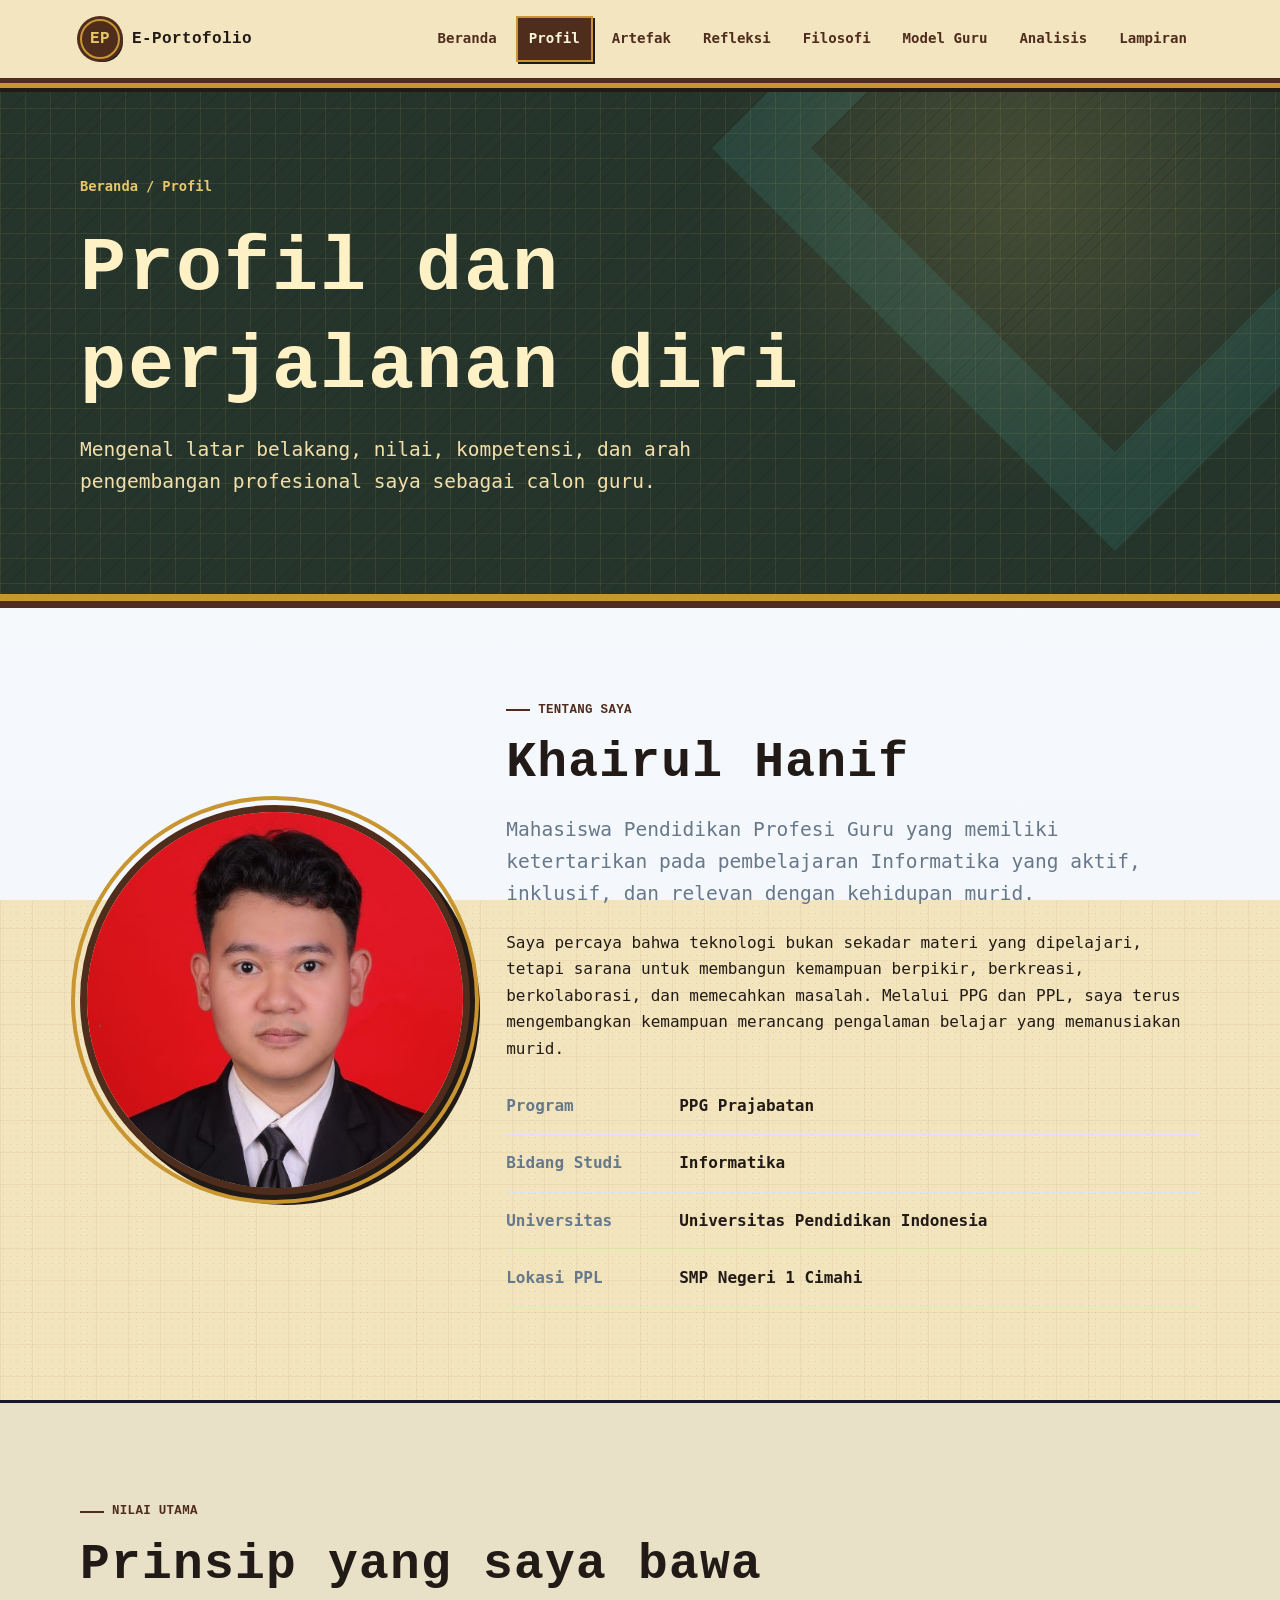
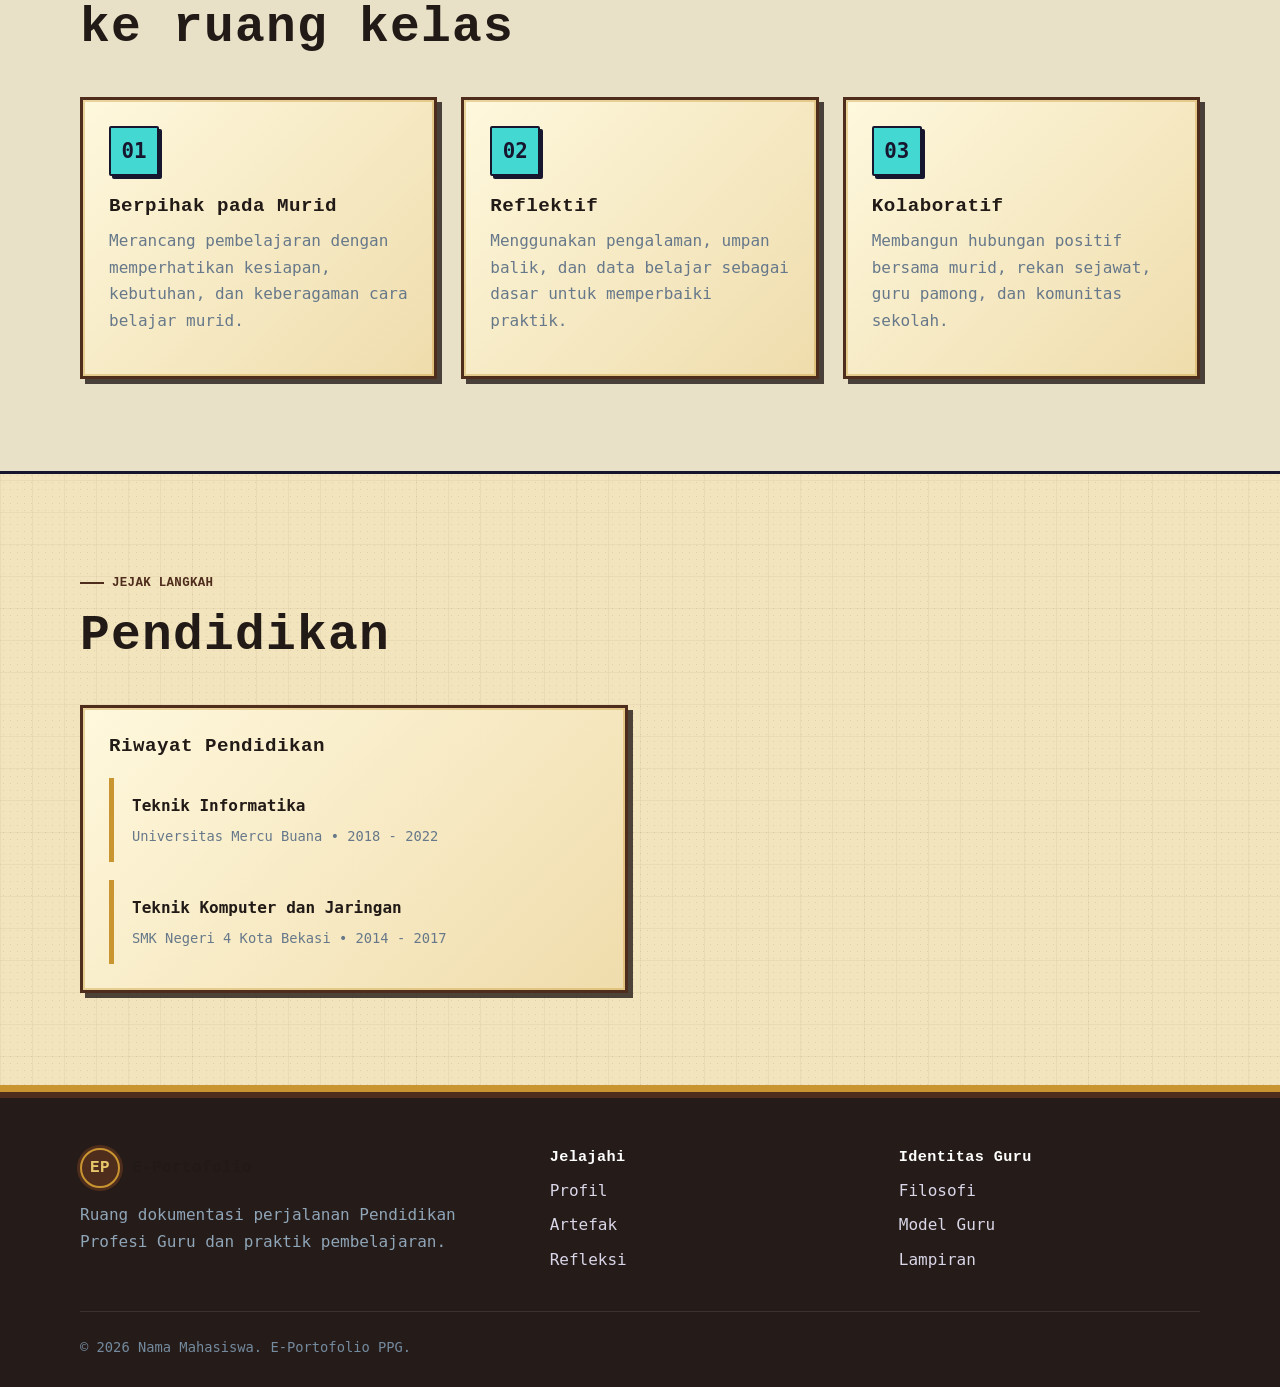
==== profil.html @ 42cbf42b "Add files via upload" ====
<!doctype html>
<html lang="id">
<head>
  <meta charset="utf-8"><meta name="viewport" content="width=device-width, initial-scale=1"><meta name="description" content="Profil mahasiswa dalam e-portofolio PPG."><title>Profil | E-Portofolio PPG</title>
  <link rel="stylesheet" href="assets/css/style.css"><script src="assets/js/app.js" defer></script>
</head>
<body class="retro-page">
  <a class="skip-link" href="#main">Lewati ke konten</a><div class="page-transition entering" aria-hidden="true"><div class="transition-mark">EP</div></div>
  <header class="site-header"><nav class="container nav-wrap" aria-label="Navigasi utama"><a class="brand" href="index.html"><span class="brand-mark">EP</span><span>E-Portofolio</span></a><button class="menu-toggle" type="button" aria-label="Buka menu" aria-expanded="false"><span></span><span></span><span></span></button><ul class="nav-links"><li><a href="index.html">Beranda</a></li><li><a class="active" href="profil.html">Profil</a></li><li><a href="artefak.html">Artefak</a></li><li><a href="refleksi.html">Refleksi</a></li><li><a href="filosofi.html">Filosofi</a></li><li><a href="model-guru.html">Model Guru</a></li><li><a href="lampiran.html">Lampiran</a></li></ul></nav></header>
  <main id="main">
    <section class="page-hero"><div class="container" data-reveal><div class="breadcrumbs"><a href="index.html">Beranda</a><span>/</span><span>Profil</span></div><h1>Profil dan perjalanan diri</h1><p class="lead">Mengenal latar belakang, nilai, kompetensi, dan arah pengembangan profesional saya sebagai calon guru.</p></div></section>
    <section class="section"><div class="container profile-layout">
<div class="profile-photo-frame" data-reveal>
  <img
    src="assets/images/pp.jpg"
    alt="Foto profil Khairul Hanif"
    loading="lazy">
</div>        
      <div data-reveal style="--delay:100ms"><span class="eyebrow">Tentang saya</span><h2>Khairul Hanif</h2><p class="lead">Mahasiswa Pendidikan Profesi Guru yang memiliki ketertarikan pada pembelajaran Informatika yang aktif, inklusif, dan relevan dengan kehidupan murid.</p><p>Saya percaya bahwa teknologi bukan sekadar materi yang dipelajari, tetapi sarana untuk membangun kemampuan berpikir, berkreasi, berkolaborasi, dan memecahkan masalah. Melalui PPG dan PPL, saya terus mengembangkan kemampuan merancang pengalaman belajar yang memanusiakan murid.</p>
        <dl class="info-list"><div class="info-row"><dt>Program</dt><dd>PPG Prajabatan</dd></div><div class="info-row"><dt>Bidang Studi</dt><dd>Informatika</dd></div><div class="info-row"><dt>Universitas</dt><dd>Universitas Pendidikan Indonesia</dd></div><div class="info-row"><dt>Lokasi PPL</dt><dd>SMP Negeri 1 Cimahi</dd></div></dl>
      </div>
    </div></section>
    <section class="section" style="background:#eef4fb"><div class="container"><div class="section-heading" data-reveal><span class="eyebrow">Nilai utama</span><h2>Prinsip yang saya bawa ke ruang kelas</h2></div><div class="grid-3"><article class="card" data-reveal><div class="icon-box">01</div><h3>Berpihak pada Murid</h3><p class="muted">Merancang pembelajaran dengan memperhatikan kesiapan, kebutuhan, dan keberagaman cara belajar murid.</p></article><article class="card" data-reveal style="--delay:80ms"><div class="icon-box">02</div><h3>Reflektif</h3><p class="muted">Menggunakan pengalaman, umpan balik, dan data belajar sebagai dasar untuk memperbaiki praktik.</p></article><article class="card" data-reveal style="--delay:160ms"><div class="icon-box">03</div><h3>Kolaboratif</h3><p class="muted">Membangun hubungan positif bersama murid, rekan sejawat, guru pamong, dan komunitas sekolah.</p></article></div></div></section>
    <section class="section profile-journey"><div class="container"><div class="section-heading" data-reveal><span class="eyebrow">JEJAK LANGKAH</span><h2>Pendidikan</h2></div><div class="grid-2"><article class="card" data-reveal><h3>Riwayat Pendidikan</h3><div class="compact-timeline"><div><strong>Teknik Informatika</strong><span>Universitas Mercu Buana • 2018 - 2022</span></div><div><strong>Teknik Komputer dan Jaringan</strong><span>SMK Negeri 4 Kota Bekasi • 2014 - 2017</span></div></div></article></div></div></section>
  </main>
  <footer class="site-footer"><div class="container"><div class="footer-grid"><div><a class="brand" href="index.html"><span class="brand-mark">EP</span><span>E-Portofolio</span></a><p>Ruang dokumentasi perjalanan Pendidikan Profesi Guru dan praktik pembelajaran.</p></div><div><h3>Jelajahi</h3><div class="footer-links"><a href="profil.html">Profil</a><a href="artefak.html">Artefak</a><a href="refleksi.html">Refleksi</a></div></div><div><h3>Identitas Guru</h3><div class="footer-links"><a href="filosofi.html">Filosofi</a><a href="model-guru.html">Model Guru</a><a href="lampiran.html">Lampiran</a></div></div></div><div class="copyright">© <span data-year></span> Nama Mahasiswa. E-Portofolio PPG.</div></div></footer>
</body>
</html>
---- assets/css/style.css ----
@font-face {
  font-family: "RetroBit";
  src: local("Press Start 2P"), local("Pixel Operator"), local("OCR A Extended"), local("Lucida Console"), local("Consolas");
  font-display: swap;
  font-style: normal;
  font-weight: 700 900;
}

:root {
  --navy: #102a43;
  --navy-2: #183b56;
  --blue: #2f6fed;
  --blue-soft: #eaf1ff;
  --sky: #72d4ef;
  --amber: #f5b642;
  --paper: #f7f9fc;
  --white: #ffffff;
  --ink: #16324f;
  --muted: #66788a;
  --line: #dce5ef;
  --success: #2c9b78;
  --shadow: 0 20px 60px rgba(16, 42, 67, .12);
  --shadow-sm: 0 10px 30px rgba(16, 42, 67, .09);
  --radius: 22px;
  --container: min(1120px, calc(100% - 40px));
}

* { box-sizing: border-box; }
html { scroll-behavior: smooth; }
body {
  margin: 0;
  color: var(--ink);
  background: var(--paper);
  font-family: Consolas, "Lucida Console", "DejaVu Sans Mono", monospace;
  line-height: 1.65;
  overflow-x: hidden;
}

body::before {
  content: "";
  position: fixed;
  inset: 0;
  pointer-events: none;
  z-index: -2;
  background:
    radial-gradient(circle at 10% 10%, rgba(114, 212, 239, .13), transparent 28%),
    radial-gradient(circle at 90% 20%, rgba(245, 182, 66, .10), transparent 28%),
    linear-gradient(180deg, #fbfdff 0%, #f4f7fb 100%);
}

img { display: block; max-width: 100%; }
a { color: inherit; text-decoration: none; }
button, input, textarea { font: inherit; }
button { cursor: pointer; }

.skip-link {
  position: fixed;
  left: 16px;
  top: -80px;
  z-index: 9999;
  padding: 10px 16px;
  color: white;
  background: var(--navy);
  border-radius: 10px;
  transition: top .2s ease;
}
.skip-link:focus { top: 16px; }

.container { width: var(--container); margin-inline: auto; }
.section { padding: 92px 0; }
.section-sm { padding: 56px 0; }
.section-heading { max-width: 690px; margin-bottom: 36px; }
.section-heading.center { margin-inline: auto; text-align: center; }
.eyebrow {
  display: inline-flex;
  align-items: center;
  gap: 8px;
  margin-bottom: 12px;
  color: var(--blue);
  font-size: .78rem;
  font-weight: 800;
  letter-spacing: .13em;
  text-transform: uppercase;
}
.eyebrow::before { content: ""; width: 24px; height: 2px; background: currentColor; }
h1, h2, h3, p { margin-top: 0; }
h1, h2, h3 { font-family: "RetroBit", "Lucida Console", Consolas, monospace; line-height: 1.28; letter-spacing: .01em; }
h1 { font-size: clamp(2.55rem, 7vw, 5.7rem); margin-bottom: 24px; }
h2 { font-size: clamp(1.85rem, 4vw, 3.1rem); margin-bottom: 18px; }
h3 { font-size: 1.2rem; margin-bottom: 10px; }
.lead { color: var(--muted); font-size: clamp(1.02rem, 2vw, 1.22rem); max-width: 680px; }
.muted { color: var(--muted); }

/* Navigation */
.site-header {
  position: sticky;
  top: 0;
  z-index: 1000;
  border-bottom: 1px solid transparent;
  transition: transform .32s cubic-bezier(.2,.75,.25,1), background .25s ease, border-color .25s ease, box-shadow .25s ease;
  will-change: transform;
}
.site-header.header-hidden { transform: translateY(calc(-100% - 12px)); }
.site-header.scrolled {
  background: rgba(255, 255, 255, .88);
  border-color: rgba(220, 229, 239, .9);
  box-shadow: 0 8px 28px rgba(16, 42, 67, .07);
  backdrop-filter: blur(16px);
}
.nav-wrap { min-height: 74px; display: flex; align-items: center; justify-content: space-between; gap: 24px; }
.brand { display: flex; align-items: center; gap: 12px; font-weight: 850; letter-spacing: -.02em; }
.brand-mark {
  width: 40px;
  height: 40px;
  display: grid;
  place-items: center;
  color: white;
  background: linear-gradient(145deg, var(--blue), var(--navy));
  border-radius: 13px 13px 13px 4px;
  box-shadow: 0 8px 18px rgba(47, 111, 237, .25);
}
.nav-links { display: flex; align-items: center; gap: 6px; margin: 0; padding: 0; list-style: none; }
.nav-links a { display: block; padding: 9px 11px; color: #53687c; font-size: .88rem; font-weight: 700; border-radius: 10px; }
.nav-links a:hover, .nav-links a.active { color: var(--blue); background: var(--blue-soft); }
.menu-toggle { display: none; width: 44px; height: 44px; border: 0; color: var(--ink); background: white; border-radius: 12px; box-shadow: var(--shadow-sm); }
.menu-toggle span { display: block; width: 20px; height: 2px; margin: 4px auto; background: currentColor; transition: .2s; }

/* Buttons */
.actions { display: flex; flex-wrap: wrap; gap: 12px; margin-top: 28px; }
.btn {
  display: inline-flex;
  align-items: center;
  justify-content: center;
  gap: 10px;
  min-height: 48px;
  padding: 0 20px;
  border: 1px solid transparent;
  border-radius: 14px;
  font-weight: 800;
  transition: transform .2s ease, box-shadow .2s ease, background .2s ease;
}
.btn:hover { transform: translateY(-2px); }
.btn-primary { color: white; background: var(--blue); box-shadow: 0 12px 24px rgba(47, 111, 237, .22); }
.btn-primary:hover { background: #245fd1; }
.btn-secondary { color: var(--navy); background: white; border-color: var(--line); }
.btn-small { min-height: 40px; padding-inline: 15px; border-radius: 11px; font-size: .9rem; }

/* Hero */
.hero { min-height: calc(100vh - 74px); display: grid; align-items: center; padding: 70px 0 80px; }
.hero-grid { display: grid; grid-template-columns: 1.15fr .85fr; align-items: center; gap: 70px; }
.hero h1 span { color: var(--blue); }
.hero-kicker { display: inline-flex; align-items: center; gap: 8px; padding: 8px 12px; margin-bottom: 20px; color: var(--blue); background: var(--blue-soft); border: 1px solid #d5e3ff; border-radius: 999px; font-size: .82rem; font-weight: 800; }
.status-dot { width: 8px; height: 8px; background: var(--success); border-radius: 50%; box-shadow: 0 0 0 5px rgba(44, 155, 120, .12); }
.hero-visual { position: relative; min-height: 480px; }
.portrait-card {
  position: absolute;
  inset: 20px 24px 28px 44px;
  overflow: hidden;
  color: white;
  background: linear-gradient(155deg, #2f6fed 0%, #173d73 62%, #102a43 100%);
  border: 1px solid rgba(255, 255, 255, .15);
  border-radius: 34px;
  box-shadow: var(--shadow);
}
.portrait-card::before, .portrait-card::after { content: ""; position: absolute; border-radius: 50%; }
.portrait-card::before { width: 290px; height: 290px; top: -90px; right: -90px; background: rgba(114, 212, 239, .22); }
.portrait-card::after { width: 220px; height: 220px; left: -80px; bottom: -80px; background: rgba(245, 182, 66, .20); }
.portrait-placeholder { position: absolute; inset: 0; display: grid; place-items: center; }
.hero-profile-image { width: 100%; height: 100%; object-fit: cover; object-position: center 24%; }
.portrait-initials { width: 174px; height: 174px; display: grid; place-items: center; font-size: 4rem; font-weight: 900; border: 2px solid rgba(255, 255, 255, .35); border-radius: 50%; background: rgba(255, 255, 255, .12); backdrop-filter: blur(8px); }
.portrait-caption { position: absolute; left: 28px; right: 28px; bottom: 24px; z-index: 2; padding: 18px; background: rgba(9, 30, 51, .56); border: 1px solid rgba(255, 255, 255, .16); border-radius: 18px; backdrop-filter: blur(10px); }
.portrait-caption strong { display: block; font-size: 1.06rem; }
.portrait-caption span { color: rgba(255,255,255,.72); font-size: .9rem; }
.floating-note { position: absolute; z-index: 3; padding: 13px 16px; background: white; border-radius: 14px; box-shadow: var(--shadow-sm); font-size: .88rem; font-weight: 800; animation: float 4s ease-in-out infinite; }
.note-one { top: 0; right: 0; color: #0b2135;}
.note-two { left: 0; bottom: 0; animation-delay: -2s; color:#0b2135;}
@keyframes float { 50% { transform: translateY(-9px); } }

/* Page headers */
.page-hero { position: relative; overflow: hidden; padding: 92px 0 76px; color: white; background: linear-gradient(135deg, var(--navy) 0%, #204d87 64%, #2f6fed 100%); }
.page-hero::after { content: ""; position: absolute; width: 430px; height: 430px; right: -120px; top: -220px; border: 70px solid rgba(255,255,255,.06); border-radius: 50%; }
.page-hero .container { position: relative; z-index: 1; }
.page-hero h1 { max-width: 850px; font-size: clamp(2.5rem, 6vw, 4.8rem); margin-bottom: 18px; }
.page-hero .lead { color: rgba(255,255,255,.76); }
.breadcrumbs { display: flex; flex-wrap: wrap; gap: 8px; margin-bottom: 22px; color: rgba(255,255,255,.72); font-size: .86rem; font-weight: 700; }
.breadcrumbs a:hover { color: white; }

/* Cards and grids */
.grid-2 { display: grid; grid-template-columns: repeat(2, minmax(0,1fr)); gap: 24px; }
.grid-3 { display: grid; grid-template-columns: repeat(3, minmax(0,1fr)); gap: 24px; }
.grid-4 { display: grid; grid-template-columns: repeat(4, minmax(0,1fr)); gap: 20px; }
.card { padding: 26px; background: rgba(255,255,255,.88); border: 1px solid rgba(220,229,239,.9); border-radius: var(--radius); box-shadow: var(--shadow-sm); }
.card.hover-lift { transition: transform .25s ease, box-shadow .25s ease, border-color .25s ease; }
.card.hover-lift:hover { transform: translateY(-7px); border-color: #bfd2fa; box-shadow: var(--shadow); }
.icon-box { width: 50px; height: 50px; display: grid; place-items: center; margin-bottom: 18px; color: var(--blue); background: var(--blue-soft); border-radius: 15px; font-size: 1.3rem; font-weight: 900; }
.stats { display: grid; grid-template-columns: repeat(3, 1fr); gap: 16px; margin-top: 34px; }
.stat { padding: 18px; background: white; border: 1px solid var(--line); border-radius: 16px; }
.stat strong { display: block; color: var(--blue); font-size: 1.7rem; line-height: 1; }
.stat span { color: var(--muted); font-size: .82rem; }
.tag-list { display: flex; flex-wrap: wrap; gap: 8px; }
.tag { display: inline-flex; padding: 6px 10px; color: #315b8a; background: #eef4ff; border-radius: 999px; font-size: .78rem; font-weight: 750; }

/* Home */
.feature-number { color: var(--amber); font-size: .82rem; font-weight: 900; letter-spacing: .12em; }
.quote-panel { position: relative; overflow: hidden; padding: 48px; color: white; background: linear-gradient(135deg, var(--navy), #214f8a); border-radius: 30px; box-shadow: var(--shadow); }
.quote-panel blockquote { max-width: 800px; margin: 0; font-size: clamp(1.35rem, 3vw, 2.15rem); font-weight: 750; line-height: 1.35; }
.quote-panel p { margin: 18px 0 0; color: rgba(255,255,255,.68); }

/* Profile */
.profile-layout { display: grid; grid-template-columns: .72fr 1.28fr; gap: 36px; align-items: start; }
.profile-photo { min-height: 440px; display: grid; place-items: center; color: white; background: linear-gradient(145deg, var(--blue), var(--navy)); border-radius: 28px; box-shadow: var(--shadow); }
.profile-photo span { width: 160px; height: 160px; display: grid; place-items: center; border: 2px solid rgba(255,255,255,.4); border-radius: 50%; font-size: 3.8rem; font-weight: 900; }
.info-list { display: grid; gap: 0; margin: 0; }
.info-row { display: grid; grid-template-columns: 155px 1fr; gap: 18px; padding: 15px 0; border-bottom: 1px solid var(--line); }
.info-row dt { color: var(--muted); font-weight: 700; }
.info-row dd { margin: 0; font-weight: 750; }
.skill { margin-bottom: 18px; }
.skill-head { display: flex; justify-content: space-between; margin-bottom: 7px; font-size: .9rem; font-weight: 750; }
.skill-bar { height: 9px; overflow: hidden; background: #e8eef5; border-radius: 20px; }
.skill-bar span { display: block; width: var(--level); height: 100%; background: linear-gradient(90deg, var(--blue), var(--sky)); border-radius: inherit; transform-origin: left; }

/* Timeline */
.timeline { position: relative; max-width: 840px; margin-inline: auto; }
.timeline::before { content: ""; position: absolute; left: 18px; top: 8px; bottom: 8px; width: 2px; background: var(--line); }
.timeline-item { position: relative; padding-left: 58px; margin-bottom: 28px; }
.timeline-dot { position: absolute; left: 7px; top: 18px; width: 24px; height: 24px; background: white; border: 6px solid var(--blue); border-radius: 50%; box-shadow: 0 0 0 5px var(--blue-soft); }
.timeline-meta { color: var(--blue); font-size: .82rem; font-weight: 850; text-transform: uppercase; letter-spacing: .08em; }
.role-grid { display: grid; grid-template-columns: repeat(4,1fr); gap: 16px; margin-top: 22px; }
.role { padding: 16px; background: #f3f7ff; border-radius: 14px; font-size: .9rem; }

/* Artifacts */
.filter-bar { display: flex; flex-wrap: wrap; gap: 9px; margin-bottom: 28px; }
.filter-btn { padding: 9px 15px; color: var(--muted); background: white; border: 1px solid var(--line); border-radius: 999px; font-weight: 750; }
.filter-btn:hover, .filter-btn.active { color: white; background: var(--blue); border-color: var(--blue); }
.artifact-card { display: flex; flex-direction: column; }
.artifact-cover { position: relative; min-height: 170px; display: grid; place-items: center; margin: -26px -26px 22px; overflow: hidden; color: white; background: linear-gradient(145deg, #2f6fed, #102a43); border-radius: var(--radius) var(--radius) 0 0; }
.artifact-cover::after { content: ""; position: absolute; width: 120px; height: 120px; right: -32px; bottom: -45px; border: 28px solid rgba(255,255,255,.10); border-radius: 50%; }
.artifact-cover span { font-size: 2.1rem; font-weight: 900; opacity: .9; }
.artifact-card .actions { margin-top: auto; padding-top: 16px; }
.artifact-card.is-hidden { display: none; }

/* Reflection */
.reflection-block { padding: 32px; border-left: 5px solid var(--blue); }
.reflection-number { display: block; margin-bottom: 12px; color: var(--blue); font-size: 2rem; font-weight: 900; }
.growth-map { display: grid; grid-template-columns: repeat(3,1fr); gap: 18px; }
.growth-step { position: relative; padding: 24px; background: white; border: 1px solid var(--line); border-radius: 18px; }
.growth-step:not(:last-child)::after { content: "→"; position: absolute; right: -16px; top: 50%; z-index: 2; width: 32px; height: 32px; display: grid; place-items: center; color: var(--blue); background: white; border: 1px solid var(--line); border-radius: 50%; transform: translateY(-50%); }

/* Semester reflection selector — retro pixel edition */
.retro-page {
  --retro-ink: #17162f;
  --retro-purple: #5b3fc0;
  --retro-cyan: #43d9d2;
  --retro-pink: #ff6fae;
  --retro-yellow: #ffd166;
  background-color: #f6f1df;
  background-image:
    linear-gradient(rgba(23,22,47,.045) 1px, transparent 1px),
    linear-gradient(90deg, rgba(23,22,47,.045) 1px, transparent 1px);
  background-size: 18px 18px;
}
.retro-page h1, .retro-page h2, .retro-page h3, .retro-page .brand,
.retro-page .feature-number, .retro-page .eyebrow, .retro-page button {
  font-family: "RetroBit", "Lucida Console", Consolas, monospace;
}
.retro-page .page-hero {
  background: var(--retro-ink);
  border-bottom: 8px solid var(--retro-cyan);
  box-shadow: 0 8px 0 var(--retro-pink);
}
.retro-page .page-hero::before {
  content: "";
  position: absolute;
  inset: 0;
  background: repeating-linear-gradient(0deg, transparent 0 5px, rgba(255,255,255,.035) 5px 6px);
  pointer-events: none;
}
.retro-page .page-hero::after { border-radius: 0; border-color: rgba(67,217,210,.1); transform: rotate(45deg); }
.retro-page .brand-mark, .retro-page .btn, .retro-page .cta { border-radius: 2px; }
.retro-page .brand-mark { color: var(--retro-ink); background: var(--retro-yellow); border: 2px solid var(--retro-ink); box-shadow: 4px 4px 0 var(--retro-pink); }
.retro-page .btn { border: 3px solid var(--retro-ink); box-shadow: 5px 5px 0 var(--retro-ink); }
.retro-page .btn:hover { transform: translate(3px,3px); box-shadow: 2px 2px 0 var(--retro-ink); }
.retro-page .cta { background: var(--retro-purple); border: 4px solid var(--retro-ink); box-shadow: 8px 8px 0 var(--retro-cyan); }
.retro-page .site-header.scrolled { background: rgba(246,241,223,.94); border-bottom: 3px solid var(--retro-ink); box-shadow: 0 5px 0 var(--retro-yellow); }
.retro-page .site-header { background: rgba(246,241,223,.96); border-bottom: 3px solid var(--retro-ink); }
.retro-page .nav-wrap { min-height: 78px; }
.retro-page .nav-links a { color: var(--retro-ink); border: 2px solid transparent; border-radius: 2px; }
.retro-page .nav-links a:hover, .retro-page .nav-links a.active { color: var(--retro-ink); background: var(--retro-yellow); border-color: var(--retro-ink); box-shadow: 3px 3px 0 var(--retro-pink); }
.retro-page .menu-toggle { color: var(--retro-ink); border: 3px solid var(--retro-ink); border-radius: 2px; box-shadow: 4px 4px 0 var(--retro-cyan); }
.retro-page .hero { position: relative; color: white; background-color: var(--retro-ink); background-image: linear-gradient(rgba(67,217,210,.08) 1px,transparent 1px),linear-gradient(90deg,rgba(67,217,210,.08) 1px,transparent 1px); background-size: 24px 24px; border-bottom: 8px solid var(--retro-cyan); box-shadow: 0 8px 0 var(--retro-pink); }
.retro-page .hero::after { content: ""; position: absolute; inset: 0; background: repeating-linear-gradient(0deg,transparent 0 5px,rgba(255,255,255,.025) 5px 6px); pointer-events: none; }
.retro-page .hero .container { position: relative; z-index: 1; }
.retro-page .hero .lead, .retro-page .hero .stat span { color: rgba(255,255,255,.72); }
.retro-page .hero-kicker { color: var(--retro-ink); background: var(--retro-yellow); border: 3px solid var(--retro-ink); border-radius: 2px; box-shadow: 4px 4px 0 var(--retro-pink); }
.retro-page .portrait-card, .retro-page .portrait-caption, .retro-page .floating-note { border-radius: 2px; border: 4px solid var(--retro-ink); box-shadow: 8px 8px 0 var(--retro-cyan); }
.retro-page .portrait-card { background: linear-gradient(135deg,var(--retro-purple),var(--retro-ink)); }
.retro-page .portrait-initials { border-radius: 2px; border: 4px solid var(--retro-yellow); }
.retro-page .stat { color: var(--retro-ink); background: #fffdf5; border: 3px solid var(--retro-ink); border-radius: 2px; box-shadow: 4px 4px 0 var(--retro-pink); }
.retro-page .icon-box, .retro-page .tag, .retro-page .role { border-radius: 2px; border: 2px solid var(--retro-ink); }
.retro-page .icon-box { color: var(--retro-ink); background: var(--retro-cyan); box-shadow: 3px 3px 0 var(--retro-ink); }
.retro-page .tag { color: var(--retro-ink); background: var(--retro-yellow); }
.retro-page main > .section[style*="background"] { background: #e8e1c7 !important; border-block: 3px solid var(--retro-ink); }
.retro-page .quote-panel { border: 4px solid var(--retro-ink); border-radius: 2px; background: var(--retro-purple); box-shadow: 8px 8px 0 var(--retro-cyan); }
.retro-page .profile-photo { border: 4px solid var(--retro-ink); border-radius: 2px; background: var(--retro-purple); box-shadow: 8px 8px 0 var(--retro-pink); }
.retro-page .profile-photo span { border-radius: 2px; border: 4px solid var(--retro-yellow); }
.retro-page .timeline::before { width: 4px; background: var(--retro-ink); }
.retro-page .timeline-dot { border-radius: 2px; border-color: var(--retro-purple); box-shadow: 4px 4px 0 var(--retro-cyan); }
.retro-page .artifact-cover, .retro-page .certificate-card, .retro-page .certificate-paper, .retro-page .gallery-item, .retro-page .lightbox img, .retro-page .contact-item, .retro-page input, .retro-page textarea { border-radius: 2px; }
.retro-page .artifact-cover { border-bottom: 4px solid var(--retro-ink); }
.retro-page .gallery-item { border: 4px solid var(--retro-ink); box-shadow: 7px 7px 0 var(--retro-purple); }
.retro-page .filter-btn { color: var(--retro-ink); background: #fffdf5; border: 3px solid var(--retro-ink); border-radius: 2px; box-shadow: 3px 3px 0 var(--retro-ink); }
.retro-page .filter-btn:hover, .retro-page .filter-btn.active { color: white; background: var(--retro-purple); border-color: var(--retro-ink); }
.retro-page .site-footer { color: #d9d6e8; background: var(--retro-ink); border-top: 8px solid var(--retro-cyan); box-shadow: inset 0 8px 0 var(--retro-pink); }
.retro-page .card { border: 3px solid var(--retro-ink); border-radius: 4px; box-shadow: 7px 7px 0 var(--retro-ink); }
.retro-page .eyebrow { color: var(--retro-purple); }
.retro-page .course-picker-heading { margin-bottom: 22px; }
.course-filter-grid { display: grid; grid-template-columns: repeat(3,minmax(0,1fr)); gap: 18px; margin-bottom: 32px; }
.course-filter-card {
  position: relative;
  min-height: 150px;
  padding: 20px;
  color: var(--retro-ink);
  background: #fffdf5;
  border: 3px solid var(--retro-ink);
  border-radius: 3px;
  box-shadow: 7px 7px 0 var(--retro-ink);
  text-align: left;
  transition: transform .14s steps(2,end), box-shadow .14s steps(2,end), background .14s steps(2,end);
}
.course-filter-card::after {
  content: "";
  position: absolute;
  right: 12px;
  top: 12px;
  width: 12px;
  height: 12px;
  background: var(--retro-pink);
  box-shadow: -12px 12px 0 var(--retro-yellow), 0 24px 0 var(--retro-cyan);
}
.course-filter-card:hover { transform: translate(3px,3px); box-shadow: 4px 4px 0 var(--retro-ink); background: #fff8d8; }
.course-filter-card.active, .course-filter-card[aria-pressed="true"] { color: white; background: var(--retro-purple); box-shadow: 7px 7px 0 var(--retro-cyan); }
.course-filter-card:focus-visible { outline: 4px solid var(--retro-yellow); outline-offset: 5px; }
.course-filter-card .course-mini-code { display: inline-block; margin-bottom: 24px; padding: 5px 8px; color: var(--retro-ink); background: var(--retro-yellow); border: 2px solid var(--retro-ink); font-size: .75rem; font-weight: 900; }
.course-filter-card strong { display: block; max-width: 85%; font-size: .95rem; line-height: 1.3; }
.course-filter-card small { display: block; margin-top: 8px; color: #655f73; font-family: Inter,ui-sans-serif,system-ui,sans-serif; }
.course-filter-card.active small { color: rgba(255,255,255,.78); }
.filter-status { width: fit-content; margin: 0 0 28px auto; padding: 8px 12px; color: var(--retro-ink); background: var(--retro-cyan); border: 2px solid var(--retro-ink); box-shadow: 4px 4px 0 var(--retro-ink); font-family: "Courier New",monospace; font-size: .8rem; font-weight: 900; }
.reflection-course { animation: courseIn .34s steps(5,end); scroll-margin-top: 100px; }
.reflection-course[hidden] { display: none !important; }
@keyframes courseIn { from { opacity: 0; transform: translateY(18px); clip-path: inset(0 0 100% 0); } to { opacity: 1; transform: none; clip-path: inset(0); } }
.course-heading { display: grid; grid-template-columns: auto 1fr; gap: 20px; align-items: center; margin-bottom: 26px; }
.course-code { width: 74px; height: 74px; display: grid; place-items: center; color: var(--retro-ink); background: var(--retro-yellow); border: 4px solid var(--retro-ink); border-radius: 2px; box-shadow: 6px 6px 0 var(--retro-pink); font-family: "Courier New",monospace; font-size: 1.05rem; font-weight: 900; }
.course-heading h2 { margin-bottom: 6px; }
.four-c-grid { display: grid; grid-template-columns: repeat(2,minmax(0,1fr)); gap: 20px; }
.four-c-card { position: relative; overflow: hidden; }
.four-c-card::before { content: attr(data-letter); position: absolute; right: 15px; top: -18px; color: rgba(91,63,192,.08); font-family: "Courier New",monospace; font-size: 6rem; font-weight: 950; line-height: 1; }
.four-c-card > * { position: relative; z-index: 1; }
.retro-page .four-c-card:nth-child(1) { border-top-color: var(--retro-pink); }
.retro-page .four-c-card:nth-child(2) { border-top-color: var(--retro-cyan); }
.retro-page .four-c-card:nth-child(3) { border-top-color: var(--retro-yellow); }
.retro-page .four-c-card:nth-child(4) { border-top-color: var(--retro-purple); }
.reflection-note { margin-top: 28px; padding: 20px 22px; color: var(--retro-ink); background: #fff8d8; border: 3px dashed var(--retro-purple); border-radius: 2px; }
.selector-help { margin-bottom: 24px; color: var(--muted); font-size: .88rem; }

/* Gallery */
.gallery { columns: 3 280px; column-gap: 20px; }
.gallery-item { position: relative; margin: 0 0 20px; break-inside: avoid; overflow: hidden; background: #dce7f4; border-radius: 20px; box-shadow: var(--shadow-sm); cursor: zoom-in; }
.gallery-item img { width: 100%; min-height: 220px; object-fit: cover; transition: transform .45s ease, filter .45s ease; }
.gallery-item:hover img { transform: scale(1.035); filter: brightness(.8); }
.gallery-caption { position: absolute; inset: auto 0 0; padding: 36px 18px 16px; color: white; background: linear-gradient(transparent, rgba(8,27,45,.84)); transform: translateY(12px); opacity: 0; transition: .3s ease; }
.gallery-item:hover .gallery-caption { transform: none; opacity: 1; }
.lightbox { position: fixed; inset: 0; z-index: 2000; display: grid; place-items: center; padding: 24px; background: rgba(5,18,31,.9); opacity: 0; visibility: hidden; transition: .25s ease; }
.lightbox.open { opacity: 1; visibility: visible; }
.lightbox img { max-width: min(1000px, 92vw); max-height: 82vh; border-radius: 16px; }
.lightbox-close { position: absolute; top: 22px; right: 22px; width: 46px; height: 46px; color: white; background: rgba(255,255,255,.12); border: 1px solid rgba(255,255,255,.22); border-radius: 50%; font-size: 1.4rem; }

/* Certificates */
.certificate-card { padding: 0; overflow: hidden; }
.certificate-preview { aspect-ratio: 1.42; display: grid; place-items: center; padding: 20px; background: linear-gradient(135deg, #e9f0fb, white); border-bottom: 1px solid var(--line); }
.certificate-paper { width: 88%; height: 78%; display: grid; place-items: center; color: #315b8a; background: #fff; border: 8px double #b8cae6; box-shadow: 0 10px 22px rgba(16,42,67,.12); font-family: Georgia, serif; text-align: center; }
.certificate-content { padding: 24px; }

/* Contact */
.contact-grid { display: grid; grid-template-columns: .78fr 1.22fr; gap: 26px; align-items: start; }
.contact-list { display: grid; gap: 12px; margin-top: 24px; }
.contact-item { display: flex; gap: 14px; align-items: center; padding: 15px; background: rgba(255,255,255,.1); border: 1px solid rgba(255,255,255,.15); border-radius: 14px; }
.contact-item strong { display: block; }
.contact-item span { color: rgba(255,255,255,.68); font-size: .85rem; }
.contact-panel { color: white; background: linear-gradient(145deg, var(--navy), #214f8a); }
.field { margin-bottom: 18px; }
.field label { display: block; margin-bottom: 7px; font-size: .9rem; font-weight: 750; }
.field input, .field textarea { width: 100%; padding: 13px 14px; color: var(--ink); background: #fafdff; border: 1px solid var(--line); border-radius: 12px; outline: none; }
.field input:focus, .field textarea:focus { border-color: var(--blue); box-shadow: 0 0 0 4px rgba(47,111,237,.10); }
.field textarea { min-height: 145px; resize: vertical; }
.form-note { color: var(--muted); font-size: .82rem; }
.toast { position: fixed; right: 22px; bottom: 22px; z-index: 3000; padding: 14px 18px; color: white; background: var(--success); border-radius: 12px; box-shadow: var(--shadow); transform: translateY(30px); opacity: 0; transition: .25s ease; }
.toast.show { transform: none; opacity: 1; }

/* CTA and footer */
.cta { display: flex; align-items: center; justify-content: space-between; gap: 30px; padding: 38px; color: white; background: linear-gradient(135deg, var(--blue), var(--navy)); border-radius: 26px; box-shadow: var(--shadow); }
.cta h2 { margin-bottom: 8px; font-size: clamp(1.5rem,3vw,2.2rem); }
.cta p { margin-bottom: 0; color: rgba(255,255,255,.72); }
.cta .btn-secondary { flex: 0 0 auto; }
.site-footer { padding: 56px 0 28px; color: #c0cfdd; background: #0b2135; }
.footer-grid { display: grid; grid-template-columns: 1.4fr 1fr 1fr; gap: 48px; padding-bottom: 38px; }
.site-footer .brand { color: white; margin-bottom: 14px; }
.site-footer p { max-width: 430px; color: #8fa5b8; }
.site-footer h3 { color: white; font-size: .95rem; }
.footer-links { display: grid; gap: 8px; }
.footer-links a:hover { color: white; }
.copyright { padding-top: 24px; border-top: 1px solid rgba(255,255,255,.1); color: #738a9f; font-size: .86rem; }

/* Reveal and page transitions */
[data-reveal] { opacity: 0; transform: translateY(26px); transition: opacity .7s cubic-bezier(.2,.7,.2,1), transform .7s cubic-bezier(.2,.7,.2,1); transition-delay: var(--delay, 0ms); }
[data-reveal].revealed { opacity: 1; transform: none; }
.page-transition { position: fixed; inset: 0; z-index: 9998; display: grid; grid-template-columns: repeat(10,1fr); grid-template-rows: repeat(7,1fr); color: white; pointer-events: none; }
.page-transition .pixel { background: #17162f; transform: scale(0); transition: transform .18s steps(2,end); transition-delay: var(--pixel-delay); }
.page-transition .pixel:nth-child(3n) { background: #5b3fc0; }
.page-transition .pixel:nth-child(5n) { background: #ff6fae; }
.page-transition .pixel:nth-child(7n) { background: #43d9d2; }
.page-transition.active, .page-transition.entering { pointer-events: all; }
.page-transition.active .pixel { transform: scale(1.05); }
.page-transition.entering .pixel { transform: scale(1.05); transition: none; }
.transition-mark { position: fixed; left: 50%; top: 50%; z-index: 2; width: 64px; height: 64px; display: grid; place-items: center; color: #17162f; background: #ffd166; border: 4px solid #17162f; border-radius: 2px; box-shadow: 7px 7px 0 #ff6fae; font-family: "Courier New",monospace; font-size: 1.2rem; font-weight: 900; opacity: 0; transform: translate(-50%,-50%) scale(0); transition: opacity .12s linear .28s, transform .12s steps(2,end) .28s; }
.page-transition.active .transition-mark { opacity: 1; transform: translate(-50%,-50%) scale(1); transition-delay: .28s; }
.page-transition.entering .transition-mark { opacity: 1; transform: translate(-50%,-50%) scale(1); transition: none; }
@keyframes pulse { 50% { transform: scale(.92); opacity: .72; } }
.skeleton { background: linear-gradient(90deg,#e5ebf2 25%,#f5f8fb 45%,#e5ebf2 65%); background-size: 200% 100%; animation: shimmer 1.3s infinite; }
@keyframes shimmer { to { background-position: -200% 0; } }

@media (prefers-reduced-motion: reduce) {
  *, *::before, *::after { scroll-behavior: auto !important; animation-duration: .01ms !important; animation-iteration-count: 1 !important; transition-duration: .01ms !important; }
  [data-reveal] { opacity: 1; transform: none; }
}

@media (max-width: 980px) {
  .menu-toggle { display: block; }
  .nav-links { position: fixed; top: 72px; left: 20px; right: 20px; display: grid; max-height: 0; overflow: hidden; background: rgba(255,255,255,.98); border-radius: 18px; box-shadow: var(--shadow); transition: max-height .35s ease, padding .35s ease; }
  .nav-links.open { max-height: 620px; padding: 12px; border: 1px solid var(--line); }
  .nav-links a { padding: 12px 14px; }
  .retro-page .nav-links { background: #f6f1df; border: 3px solid var(--retro-ink); border-radius: 2px; box-shadow: 7px 7px 0 var(--retro-cyan); }
  .hero { min-height: auto; }
  .hero-grid, .profile-layout, .contact-grid { grid-template-columns: 1fr; }
  .hero-visual { max-width: 600px; width: 100%; margin-inline: auto; }
  .grid-4 { grid-template-columns: repeat(2,1fr); }
  .role-grid { grid-template-columns: repeat(2,1fr); }
}

@media (max-width: 720px) {
  :root { --container: min(100% - 28px, 1120px); --radius: 18px; }
  .section { padding: 68px 0; }
  .grid-2, .grid-3, .grid-4, .growth-map { grid-template-columns: 1fr; }
  .course-filter-grid, .four-c-grid { grid-template-columns: 1fr; }
  .filter-status { text-align: left; }
  .course-heading { grid-template-columns: 1fr; }
  .hero-grid { gap: 42px; }
  .hero-visual { min-height: 400px; }
  .portrait-card { inset: 18px 8px 26px 18px; }
  .floating-note { font-size: .77rem; }
  .page-hero { padding: 70px 0 56px; }
  .stats { grid-template-columns: 1fr; }
  .info-row { grid-template-columns: 1fr; gap: 4px; }
  .quote-panel { padding: 30px; }
  .growth-step:not(:last-child)::after { display: none; }
  .cta { align-items: flex-start; flex-direction: column; padding: 28px; }
  .footer-grid { grid-template-columns: 1fr; gap: 28px; }
  .gallery-caption { opacity: 1; transform: none; }
}

/* RPG adventure journal — global visual direction */
.retro-page {
  --rpg-ink: #221a16;
  --rpg-leather: #4f2d1d;
  --rpg-gold: #c89531;
  --rpg-amber: #e7c76a;
  --rpg-parchment: #f2e4bd;
  --rpg-moss: #415c43;
  --rpg-plum: #513247;
  background-color: var(--rpg-parchment);
  background-image: radial-gradient(rgba(75,45,29,.11) .8px, transparent .9px), linear-gradient(90deg, rgba(112,73,31,.055) 1px, transparent 1px), linear-gradient(rgba(112,73,31,.055) 1px, transparent 1px);
  background-size: 7px 7px, 32px 32px, 32px 32px;
  color: var(--rpg-ink);
}
.retro-page h1, .retro-page h2, .retro-page h3, .retro-page .brand, .retro-page .feature-number, .retro-page .eyebrow, .retro-page button {
  font-family: RetroBit, Consolas, "Lucida Console", monospace;
  letter-spacing: .025em;
}
.retro-page .site-header, .retro-page .site-header.scrolled {
  background: rgba(242,228,189,.96);
  border-bottom: 5px solid var(--rpg-leather);
  box-shadow: 0 5px 0 var(--rpg-gold), 0 9px 0 var(--rpg-ink);
}
.retro-page .brand { color: var(--rpg-ink); }
.retro-page .brand-mark {
  color: var(--rpg-amber);
  background: var(--rpg-leather);
  border: 2px solid var(--rpg-gold);
  border-radius: 50%;
  box-shadow: 0 0 0 3px var(--rpg-leather), 3px 3px 0 var(--rpg-ink);
}
.retro-page .nav-links a { color: var(--rpg-leather); border-radius: 0; }
.retro-page .nav-links a:hover, .retro-page .nav-links a.active {
  color: #fff6d9; background: var(--rpg-leather); border: 2px solid var(--rpg-gold); box-shadow: 2px 2px 0 var(--rpg-ink);
}
.retro-page .page-hero, .retro-page .hero {
  color: #fff1c6;
  background-color: #26352b;
  background-image: linear-gradient(rgba(255,217,122,.08) 1px, transparent 1px), linear-gradient(90deg, rgba(255,217,122,.08) 1px, transparent 1px), radial-gradient(circle at 80% 20%, rgba(231,199,106,.17), transparent 28%);
  background-size: 25px 25px, 25px 25px, auto;
  border-bottom: 7px solid var(--rpg-gold);
  box-shadow: 0 7px 0 var(--rpg-leather);
}
.retro-page .page-hero::before, .retro-page .hero::after { background: repeating-linear-gradient(135deg, transparent 0 8px, rgba(0,0,0,.09) 8px 9px); }
.retro-page .page-hero .lead, .retro-page .hero .lead { color: #f2dfaa; }
.retro-page .breadcrumbs { color: #e7c76a; }
.retro-page .breadcrumbs a:hover { color: #fff6d9; }
.retro-page .card {
  background: linear-gradient(135deg, rgba(255,249,222,.96), rgba(239,220,171,.96));
  border: 3px solid var(--rpg-leather);
  border-radius: 0;
  box-shadow: 5px 5px 0 rgba(34,26,22,.8), inset 0 0 0 2px rgba(200,149,49,.38);
}
.retro-page .card.hover-lift:hover { border-color: var(--rpg-gold); box-shadow: 8px 8px 0 var(--rpg-ink), inset 0 0 0 2px var(--rpg-gold); transform: translate(-3px,-3px); }
.retro-page .btn { color: #fff5d5; background: var(--rpg-leather); border: 3px solid var(--rpg-gold); border-radius: 0; box-shadow: 4px 4px 0 var(--rpg-ink); }
.retro-page .btn:hover { color: var(--rpg-ink); background: var(--rpg-amber); transform: translate(2px,2px); box-shadow: 2px 2px 0 var(--rpg-ink); }
.retro-page .btn-secondary { color: var(--rpg-ink); background: var(--rpg-parchment); }
.retro-page .cta, .retro-page .quote-panel { background: linear-gradient(135deg, var(--rpg-leather), #71412b); border: 4px solid var(--rpg-gold); border-radius: 0; box-shadow: 8px 8px 0 var(--rpg-ink); }
.retro-page .eyebrow, .retro-page .feature-number { color: var(--rpg-leather); }
.retro-page .site-footer { background: #251b18; border-top: 7px solid var(--rpg-gold); box-shadow: inset 0 6px 0 var(--rpg-leather); }
.retro-page .filter-btn, .retro-page .tag { color: var(--rpg-ink); background: var(--rpg-parchment); border-color: var(--rpg-leather); border-radius: 0; box-shadow: 3px 3px 0 var(--rpg-ink); }
.retro-page .filter-btn:hover, .retro-page .filter-btn.active { color: #fff4d4; background: var(--rpg-moss); border-color: var(--rpg-gold); }
.retro-page .gallery-item { border-color: var(--rpg-leather); box-shadow: 6px 6px 0 var(--rpg-ink); border-radius: 0; }
.retro-page .profile-photo, .retro-page .portrait-card { background: linear-gradient(135deg, var(--rpg-moss), #1f3229); border-color: var(--rpg-gold); box-shadow: 8px 8px 0 var(--rpg-ink); border-radius: 0; }
.retro-page .portrait-caption, .retro-page .floating-note { border-color: var(--rpg-gold); box-shadow: 5px 5px 0 var(--rpg-ink); border-radius: 0; }
.retro-page .page-transition .pixel { background: #26352b; }
.retro-page .page-transition .pixel:nth-child(3n) { background: var(--rpg-leather); }
.retro-page .page-transition .pixel:nth-child(5n) { background: var(--rpg-gold); }
.retro-page .page-transition .pixel:nth-child(7n) { background: var(--rpg-plum); }
.retro-page .transition-mark { color: var(--rpg-ink); background: var(--rpg-amber); border-color: var(--rpg-leather); border-radius: 50%; box-shadow: 0 0 0 5px var(--rpg-gold), 6px 6px 0 var(--rpg-ink); }

/* Reflection hub: guild quest board */
.rpg-page .rpg-hero { padding-block: 104px 88px; }
.quest-label { display: inline-block; padding: 8px 11px; margin-bottom: 18px; color: #fff0bd; background: var(--rpg-leather); border: 2px solid var(--rpg-gold); box-shadow: 3px 3px 0 #16100e; font: 700 .76rem Consolas, monospace; letter-spacing: .12em; }
.quest-meta { display: flex; flex-wrap: wrap; gap: 10px; margin-top: 24px; color: #e7c76a; font: 700 .82rem Consolas, monospace; }
.reflection-hub { background: rgba(242,228,189,.62); }
.journal-intro { display: grid; grid-template-columns: auto 1fr; gap: 22px; align-items: center; margin-bottom: 30px; }
.journal-seal { width: 76px; height: 76px; display: grid; place-items: center; color: #fff4d6; background: var(--rpg-leather); border: 4px double var(--rpg-gold); border-radius: 50%; box-shadow: 4px 4px 0 var(--rpg-ink); font: 900 1.1rem RetroBit, Consolas, monospace; }
.chapter-tabs { display: flex; flex-wrap: wrap; gap: 10px; margin-bottom: 26px; padding: 12px; background: rgba(79,45,29,.14); border: 2px solid rgba(79,45,29,.45); }
.chapter-tab { min-height: 45px; padding: 8px 14px; color: var(--rpg-leather); background: #f9edc8; border: 2px solid var(--rpg-leather); box-shadow: 3px 3px 0 rgba(34,26,22,.8); cursor: pointer; }
.chapter-tab span { display: inline-grid; min-width: 21px; height: 21px; place-items: center; margin-left: 7px; color: #fff9df; background: var(--rpg-moss); border-radius: 50%; font: 700 .69rem Consolas, monospace; }
.chapter-tab.active { color: #fff7d9; background: var(--rpg-moss); border-color: var(--rpg-gold); }
.chapter-tab.active span { color: var(--rpg-ink); background: var(--rpg-amber); }
.quest-board { display: grid; grid-template-columns: repeat(3, minmax(0, 1fr)); gap: 18px; }
.quest-card { position: relative; display: grid; gap: 9px; min-height: 190px; padding: 20px 20px 18px; color: var(--rpg-ink); background: linear-gradient(135deg, #fff7da, #e7d1a1); border: 3px solid var(--rpg-leather); box-shadow: 5px 5px 0 var(--rpg-ink), inset 0 0 0 2px rgba(200,149,49,.45); text-align: left; cursor: pointer; transition: transform .14s steps(2,end), box-shadow .14s steps(2,end); }
.quest-card::after { content: "✦"; position: absolute; top: 12px; right: 14px; color: var(--rpg-gold); font-size: 1.1rem; text-shadow: 1px 1px 0 var(--rpg-leather); }
.quest-card:hover { transform: translate(-2px,-2px); box-shadow: 7px 7px 0 var(--rpg-ink), inset 0 0 0 2px var(--rpg-gold); }
.quest-card.active { color: #fff6d5; background: linear-gradient(135deg, var(--rpg-moss), #26352b); border-color: var(--rpg-gold); }
.quest-card .quest-rank { width: fit-content; padding: 4px 7px; color: #fff4cf; background: var(--rpg-leather); border: 1px solid var(--rpg-gold); font: 800 .72rem Consolas, monospace; }
.quest-card.active .quest-rank { color: var(--rpg-ink); background: var(--rpg-amber); }
.quest-card strong { max-width: 88%; font-size: .97rem; line-height: 1.35; }
.quest-card small { color: #6a4c35; font: .82rem Consolas, monospace; }
.quest-card.active small { color: #ecdbad; }
.quest-card b { margin-top: auto; color: var(--rpg-leather); font: 800 .7rem Consolas, monospace; }
.quest-card.active b { color: var(--rpg-amber); }
.rpg-page .filter-status { width: auto; margin: 28px 0 0; color: var(--rpg-ink); background: #f8e9bd; border-color: var(--rpg-leather); box-shadow: 3px 3px 0 var(--rpg-ink); }
.journal-section { position: relative; background: rgba(231,199,106,.16); border-block: 2px solid rgba(79,45,29,.36); }
#reflectionContent { display: grid; gap: 52px; }
.reflection-all-entry { scroll-margin-top: 110px; }
.journal-entry { padding: 34px; background: linear-gradient(100deg, #fff9df, #f1dfb0); border: 4px double var(--rpg-leather); box-shadow: 8px 8px 0 rgba(34,26,22,.84); }
.journal-entry.entry-in { animation: questOpen .42s steps(5,end); }
@keyframes questOpen { from { opacity: 0; transform: translateY(18px); clip-path: inset(0 0 100% 0); } to { opacity: 1; transform: none; clip-path: inset(0); } }
.rpg-page .course-code { color: #fff3c9; background: var(--rpg-moss); border-color: var(--rpg-gold); border-radius: 50%; box-shadow: 4px 4px 0 var(--rpg-ink); }
.journal-rule { height: 5px; margin: 26px 0; background: linear-gradient(90deg, var(--rpg-gold) 0 12px, var(--rpg-leather) 12px 18px, transparent 18px 26px, var(--rpg-leather) 26px 100%); }
.rpg-page .four-c-card { border-top-width: 7px; }
.rpg-page .four-c-card:nth-child(1) { border-top-color: #7f3e38; }.rpg-page .four-c-card:nth-child(2) { border-top-color: #9b6d26; }.rpg-page .four-c-card:nth-child(3) { border-top-color: #415c43; }.rpg-page .four-c-card:nth-child(4) { border-top-color: #513247; }
.evidence-grid { display: grid; grid-template-columns: repeat(2, minmax(0,1fr)); gap: 20px; margin-top: 22px; }
.evidence-card { display: grid; grid-template-columns: auto 1fr; gap: 16px; padding: 23px; background: #e4c984; border: 3px solid var(--rpg-leather); box-shadow: 4px 4px 0 var(--rpg-ink); }
.evidence-card h3 { margin-bottom: 8px; }
.evidence-card p { margin: 0; color: #4c3425; }
.evidence-icon { width: 43px; height: 43px; display: grid; place-items: center; color: #fff5d3; background: var(--rpg-leather); border: 2px solid var(--rpg-gold); border-radius: 50%; font-size: 1.1rem; }
.artifact-link-action { margin-top: 18px; }
.artifact-open-button { display: inline-flex; width: fit-content; }
.reflection-long-text { padding: 30px; color: #4c3425; background: rgba(255,249,222,.88); border: 3px solid var(--rpg-leather); border-left: 9px solid var(--rpg-gold); box-shadow: 5px 5px 0 var(--rpg-ink); }
.reflection-long-text h3 { margin: 7px 0 18px; }
.reflection-long-text p { margin: 0; color: #4c3425; line-height: 1.9; text-align: justify; white-space: pre-line; }
.journal-note { margin-top: 22px; padding: 18px 20px; color: #553a27; background: #f4dda1; border-left: 7px solid var(--rpg-leather); font: .88rem Consolas, monospace; }
.cycle-archive { background: rgba(231,199,106,.14); border-block: 2px solid rgba(79,45,29,.3); }
.cycle-grid { margin-top: 30px; }
.cycle-card { display: flex; flex-direction: column; gap: 15px; padding: 28px; }
.cycle-card header { display: flex; justify-content: space-between; align-items: center; gap: 12px; }
.cycle-badge, .cycle-status { display: inline-block; padding: 6px 9px; font: 800 .72rem Consolas, monospace; letter-spacing: .07em; }
.cycle-badge { color: #fff6d7; background: var(--rpg-leather); border: 1px solid var(--rpg-gold); }
.cycle-status { color: var(--rpg-ink); background: var(--rpg-amber); border: 1px solid var(--rpg-leather); }
.cycle-card h3 { margin: 0; }
.cycle-card p { margin: 0; }
.cycle-evidence, .cycle-note, .cycle-next { padding: 13px 14px; color: #4c3425; border-left: 5px solid var(--rpg-gold); background: rgba(231,199,106,.24); font-size: .89rem; }
.cycle-note { border-left-color: var(--rpg-plum); }.cycle-next { border-left-color: var(--rpg-moss); }
@media (max-width: 720px) { .quest-board, .evidence-grid { grid-template-columns: 1fr; }.journal-intro { grid-template-columns: 1fr; }.journal-entry { padding: 22px; }.reflection-long-text { padding: 21px; }.rpg-page .rpg-hero { padding-block: 78px 62px; } }

/* Smooth query panels — no pixel overlay */
.soft-query-enter, .query-panel-enter { animation: softQueryIn .38s cubic-bezier(.2,.75,.25,1) both; }
@keyframes softQueryIn { from { opacity: 0; transform: translateY(14px); } to { opacity: 1; transform: none; } }
.artifact-query { background: rgba(242,228,189,.68); }
.cycle-selector { display: grid; grid-template-columns: repeat(4,minmax(0,1fr)); gap: 16px; }
.cycle-query-card { display: grid; grid-template-columns: auto 1fr; gap: 5px 13px; align-items: center; min-height: 128px; padding: 18px; color: var(--rpg-ink); background: linear-gradient(135deg,#fff7d9,#e7d09c); border: 3px solid var(--rpg-leather); box-shadow: 5px 5px 0 var(--rpg-ink); text-align: left; cursor: pointer; transition: transform .24s ease, box-shadow .24s ease, background .24s ease, color .24s ease; }
.cycle-query-card:hover { transform: translateY(-4px); box-shadow: 5px 9px 0 var(--rpg-ink); }
.cycle-query-card.active { color: #fff5d2; background: linear-gradient(135deg,var(--rpg-moss),#26352b); border-color: var(--rpg-gold); }
.cycle-query-card > span { grid-row: 1 / span 2; width: 45px; height: 45px; display: grid; place-items: center; color: #fff5d2; background: var(--rpg-leather); border: 2px solid var(--rpg-gold); border-radius: 50%; font: 900 .82rem Consolas,monospace; }
.cycle-query-card.active > span { color: var(--rpg-ink); background: var(--rpg-amber); }
.cycle-query-card strong { align-self: end; font-size: .9rem; }
.cycle-query-card small { grid-column: 2; align-self: start; color: #6a4c35; font: .75rem Consolas,monospace; }
.cycle-query-card.active small { color: #e9d7a6; }
.cycle-content-section { background: rgba(231,199,106,.14); border-block: 2px solid rgba(79,45,29,.3); scroll-margin-top: 95px; }
.cycle-vault { padding: 34px; background: linear-gradient(105deg,#fff9df,#f0ddb0); border: 4px double var(--rpg-leather); box-shadow: 8px 8px 0 rgba(34,26,22,.84); }
.vault-heading { display: grid; grid-template-columns: auto 1fr; gap: 20px; align-items: center; }
.vault-heading h2 { margin: 3px 0 4px; }.vault-heading p { margin: 0; color: #6c513b; }
.cycle-focus { margin: 26px 0; padding: 18px 20px; color: #fff1c8; background: var(--rpg-moss); border-left: 7px solid var(--rpg-gold); }
.cycle-focus strong { display: block; margin-bottom: 5px; font-family: RetroBit,Consolas,monospace; font-size: .78rem; letter-spacing: .06em; }
.cycle-focus p { margin: 0; color: #efe0b5; }
.resource-grid { display: grid; grid-template-columns: repeat(2,minmax(0,1fr)); gap: 20px; }
.resource-card { display: flex; flex-direction: column; min-width: 0; padding: 22px; background: rgba(255,249,222,.94); border: 3px solid var(--rpg-leather); box-shadow: 4px 4px 0 rgba(34,26,22,.82), inset 0 0 0 2px rgba(200,149,49,.35); }
.resource-heading { display: grid; grid-template-columns: auto 1fr; gap: 13px; align-items: center; margin-bottom: 16px; }
.resource-heading h3 { margin: 2px 0 0; font-size: 1rem; }
.resource-icon { width: 45px; height: 45px; display: grid; place-items: center; color: #fff4cf; background: var(--rpg-leather); border: 2px solid var(--rpg-gold); font: 900 .78rem Consolas,monospace; }
.resource-placeholder, .resource-preview { aspect-ratio: 16/9; overflow: hidden; margin-bottom: 15px; border: 2px solid rgba(79,45,29,.6); background: #dfc98e; }
.resource-placeholder { display: grid; place-items: center; align-content: center; gap: 7px; color: #735239; background-image: linear-gradient(135deg,rgba(255,255,255,.2) 25%,transparent 25%,transparent 50%,rgba(255,255,255,.2) 50%,rgba(255,255,255,.2) 75%,transparent 75%); background-size: 24px 24px; }
.resource-placeholder span { font: 900 1.35rem RetroBit,Consolas,monospace; }.resource-placeholder p { margin: 0; font: .72rem Consolas,monospace; }
.resource-preview iframe { width: 100%; height: 100%; border: 0; background: white; }
.resource-card > p { margin-bottom: 18px; }
.resource-action { margin-top: auto; }
.resource-empty { display: inline-block; padding: 7px 9px; color: #704e38; background: #efdca8; border: 1px dashed var(--rpg-leather); font: 800 .67rem Consolas,monospace; letter-spacing: .06em; }
.rpg-cta code { color: #fff0bc; font: .9em Consolas,monospace; }
@media (max-width: 980px) { .cycle-selector { grid-template-columns: repeat(2,1fr); } }
@media (max-width: 720px) { .cycle-selector, .resource-grid { grid-template-columns: 1fr; }.cycle-vault { padding: 20px; }.vault-heading { grid-template-columns: 1fr; } }

/* Content architecture inspired by a presentation-led PPG portfolio */
.purpose-layout { display: grid; grid-template-columns: auto 1fr; gap: 26px; align-items: start; max-width: 900px; margin-inline: auto; }
.portfolio-purpose { background: rgba(231,199,106,.14); border-block: 2px solid rgba(79,45,29,.28); }
.location-card { min-height: 240px; }
.map-preview { width: 100%; aspect-ratio: 16 / 10; overflow: hidden; margin-top: 18px; border: 3px solid var(--rpg-leather); box-shadow: 4px 4px 0 var(--rpg-ink); background: #dfc98e; }
.map-preview iframe { display: block; width: 100%; height: 100%; border: 0 !important; }
.home-contact { background: rgba(79,45,29,.08); }
.compact-timeline { display: grid; gap: 18px; margin-top: 20px; }
.compact-timeline > div { padding: 15px 0 15px 18px; border-left: 5px solid var(--rpg-gold); }
.compact-timeline strong, .compact-timeline span { display: block; }
.compact-timeline span { margin-top: 5px; color: var(--muted); font-size: .86rem; }
.reflection-method { background: rgba(231,199,106,.14); }
.cycle-story-grid { display: grid; grid-template-columns: repeat(2,minmax(0,1fr)); gap: 16px; margin-bottom: 30px; }
.cycle-story-grid section { padding: 20px; background: rgba(255,249,222,.76); border: 2px solid var(--rpg-leather); border-left: 7px solid var(--rpg-gold); }
.cycle-story-grid section:nth-child(3) { border-left-color: var(--rpg-plum); }
.cycle-story-grid section:nth-child(4) { border-left-color: var(--rpg-moss); }
.cycle-story-grid p { margin: 8px 0 0; color: #543c2c; }
.resource-section-heading { margin: 34px 0 20px; padding-bottom: 14px; border-bottom: 3px double var(--rpg-leather); }
.resource-section-heading h3 { margin: 5px 0; }.resource-section-heading p { margin: 0; color: var(--muted); }
.principle-stack { display: grid; gap: 34px; }
.philosophy-panel { display: grid; grid-template-columns: auto minmax(0,1.5fr) minmax(230px,.65fr); gap: 24px; padding: 30px; background: linear-gradient(110deg,#fff9df,#eed9a7); border: 4px double var(--rpg-leather); box-shadow: 7px 7px 0 var(--rpg-ink); }
.philosophy-panel-wide { grid-template-columns: auto minmax(0,1fr); }
.philosophy-panel-wide .theory-practice { grid-template-columns: repeat(2,minmax(0,1fr)); }
.philosophy-panel-wide .theory-practice section { padding: 22px; }
.philosophy-panel-wide .theory-practice p + p { margin-top: 13px; }
.principle-number { width: 60px; height: 60px; display: grid; place-items: center; color: #fff4d3; background: var(--rpg-moss); border: 3px solid var(--rpg-gold); border-radius: 50%; font: 900 .9rem RetroBit,Consolas,monospace; }
.theory-practice { display: grid; grid-template-columns: repeat(2,minmax(0,1fr)); gap: 18px; margin-top: 18px; }
.theory-practice section { padding: 17px; background: rgba(255,255,255,.38); border-left: 5px solid var(--rpg-gold); }
.theory-practice h3 { margin-bottom: 7px; font-size: .9rem; }.theory-practice p { margin: 0; color: #523b2c; }
.practice-proof { align-self: stretch; padding: 20px; color: #f8e9bb; background: var(--rpg-leather); border: 2px solid var(--rpg-gold); }
.practice-proof > span { color: var(--rpg-amber); font: 800 .7rem RetroBit,Consolas,monospace; }.practice-proof p { color: #e9d8ae; }
.teacher-model-layout { display: grid; grid-template-columns: .65fr 1.35fr; gap: 50px; align-items: center; }
.round-feature-photo { width: min(100%,360px); aspect-ratio: 1; overflow: hidden; margin-inline: auto; border: 8px double var(--rpg-gold); border-radius: 50%; box-shadow: 10px 10px 0 var(--rpg-ink); background: var(--rpg-leather); }
.round-feature-photo img { display: block; width: 100%; height: 100%; object-fit: cover; object-position: center 22%; }
.teacher-emblem { aspect-ratio: 1; display: grid; place-items: center; align-content: center; gap: 12px; color: #fff2c5; background: radial-gradient(circle,var(--rpg-moss),#26352b); border: 8px double var(--rpg-gold); border-radius: 50%; box-shadow: 10px 10px 0 var(--rpg-ink); font-family: RetroBit,Consolas,monospace; text-align: center; }
.teacher-emblem span { font-size: clamp(1rem,3vw,1.8rem); }.teacher-emblem strong { color: var(--rpg-gold); font-size: 3rem; }.teacher-emblem small { letter-spacing: .12em; }
.model-pillars, .appendix-gallery { background: rgba(231,199,106,.14); border-block: 2px solid rgba(79,45,29,.28); }
.attachment-card { padding: 24px; background: linear-gradient(135deg,#fff9df,#edd7a5); border: 3px solid var(--rpg-leather); box-shadow: 6px 6px 0 var(--rpg-ink); }
.attachment-preview { aspect-ratio: 16/10; display: grid; place-items: center; align-content: center; gap: 12px; margin-bottom: 20px; color: #6a4a35; background: #dfc98e; border: 2px solid var(--rpg-leather); text-align: center; }
.attachment-preview span { font: 900 1.5rem RetroBit,Consolas,monospace; }.attachment-preview p { max-width: 320px; margin: 0; font-size: .8rem; }
.attachment-library { background: rgba(242,228,189,.68); }
.attachment-selector { display: grid; grid-template-columns: repeat(3,minmax(0,1fr)); gap: 16px; }
.attachment-query-card { display: grid; grid-template-columns: auto 1fr; gap: 5px 13px; align-items: center; min-height: 120px; padding: 18px; color: var(--rpg-ink); background: linear-gradient(135deg,#fff7d9,#e7d09c); border: 3px solid var(--rpg-leather); box-shadow: 5px 5px 0 var(--rpg-ink); text-align: left; cursor: pointer; transition: transform .24s ease,box-shadow .24s ease,background .24s ease,color .24s ease; }
.attachment-query-card:hover { transform: translateY(-4px); box-shadow: 5px 9px 0 var(--rpg-ink); }
.attachment-query-card.active { color: #fff5d2; background: linear-gradient(135deg,var(--rpg-moss),#26352b); border-color: var(--rpg-gold); }
.attachment-query-card > span { grid-row: 1 / span 2; width: 45px; height: 45px; display: grid; place-items: center; color: #fff5d2; background: var(--rpg-leather); border: 2px solid var(--rpg-gold); border-radius: 50%; font: 900 .75rem RetroBit,Consolas,monospace; }
.attachment-query-card strong { align-self: end; font-size: .82rem; line-height: 1.45; }.attachment-query-card small { grid-column: 2; align-self: start; color: #6a4c35; font: .75rem Consolas,monospace; }.attachment-query-card.active small { color: #e9d7a6; }
.attachment-content-section { background: rgba(231,199,106,.14); border-block: 2px solid rgba(79,45,29,.3); }
#attachmentContent { display: grid; gap: 48px; }
.attachment-vault { padding: 32px; scroll-margin-top: 110px; background: linear-gradient(105deg,#fff9df,#f0ddb0); border: 4px double var(--rpg-leather); box-shadow: 8px 8px 0 rgba(34,26,22,.84); }
.attachment-source-grid { display: grid; grid-template-columns: repeat(2,minmax(0,1fr)); gap: 20px; margin-top: 26px; }
.attachment-source-card { min-width: 0; overflow: hidden; background: rgba(255,249,222,.94); border: 3px solid var(--rpg-leather); box-shadow: 4px 4px 0 rgba(34,26,22,.82); }
.attachment-source-preview,.attachment-source-placeholder { min-height: 300px; overflow: hidden; border-bottom: 3px solid var(--rpg-leather); background: #dfc98e; }
.attachment-source-preview iframe,.attachment-source-preview img { display: block; width: 100%; height: 300px; min-height: 300px; border: 0; object-fit: cover; background: #fff; }
.attachment-file-caption { margin: 0; padding: 15px 17px; color: #533b2c; line-height: 1.65; }
.attachment-file-caption a { margin-left: 6px; color: var(--rpg-moss); font-weight: 800; text-decoration: underline; }
.attachment-file-caption span { color: #876e59; font-weight: 700; }
#analysisContent { display: grid; gap: 48px; }
.analysis-vault { padding: 32px; scroll-margin-top: 110px; background: linear-gradient(105deg,#fff9df,#f0ddb0); border: 4px double var(--rpg-leather); box-shadow: 8px 8px 0 rgba(34,26,22,.84); }
.analysis-file-grid { display: grid; grid-template-columns: repeat(2,minmax(0,1fr)); gap: 20px; margin-top: 26px; }
.analysis-file-card { min-width: 0; overflow: hidden; background: rgba(255,249,222,.94); border: 3px solid var(--rpg-leather); box-shadow: 4px 4px 0 rgba(34,26,22,.82); }
.analysis-file-preview,.analysis-file-placeholder { min-height: 340px; overflow: hidden; border-bottom: 3px solid var(--rpg-leather); background: #dfc98e; }
.analysis-file-preview iframe { display: block; width: 100%; height: 340px; border: 0; background: #fff; }
.analysis-file-placeholder { display: grid; place-items: center; align-content: center; gap: 12px; color: #674832; text-align: center; background-image: linear-gradient(135deg,rgba(255,255,255,.2) 25%,transparent 25%,transparent 50%,rgba(255,255,255,.2) 50%,rgba(255,255,255,.2) 75%,transparent 75%); background-size: 24px 24px; }
.analysis-file-placeholder span { font: 900 1.5rem RetroBit,Consolas,monospace; }
.analysis-file-placeholder small { font: 700 .66rem Consolas,monospace; }
.analysis-file-card p { margin: 0; padding: 15px 17px; color: #533b2c; line-height: 1.65; }
.analysis-file-card a { margin-left: 6px; color: var(--rpg-moss); font-weight: 800; text-decoration: underline; }
.analysis-file-card p > span { color: #876e59; font-weight: 700; }
.attachment-source-placeholder { display: grid; place-items: center; align-content: center; gap: 10px; color: #6a4a35; text-align: center; background-image: linear-gradient(135deg,rgba(255,255,255,.2) 25%,transparent 25%,transparent 50%,rgba(255,255,255,.2) 50%,rgba(255,255,255,.2) 75%,transparent 75%); background-size: 24px 24px; }
.attachment-source-placeholder span { font: 900 1.4rem RetroBit,Consolas,monospace; }.attachment-source-placeholder small { max-width: 150px; font: 800 .6rem Consolas,monospace; }
.attachment-source-body { display: flex; flex-direction: column; padding: 22px; }.attachment-source-body h3 { margin: 6px 0 10px; font-size: .95rem; }.attachment-source-body p { color: #5b4230; }.attachment-source-body .resource-action { margin-top: auto; }
@media (max-width: 980px) { .attachment-selector { grid-template-columns: 1fr; }.attachment-source-grid,.analysis-file-grid { grid-template-columns: 1fr; } }
@media (max-width: 720px) { .attachment-vault,.analysis-vault { padding: 20px; }.attachment-source-preview,.attachment-source-placeholder { border-bottom: 3px solid var(--rpg-leather); }.analysis-file-preview,.analysis-file-placeholder { min-height: 270px; }.analysis-file-preview iframe { height: 270px; } }
@media (max-width: 980px) { .philosophy-panel { grid-template-columns: auto 1fr; }.practice-proof { grid-column: 2; }.teacher-model-layout { grid-template-columns: .8fr 1.2fr; } }
@media (max-width: 720px) { .purpose-layout, .cycle-story-grid, .teacher-model-layout, .philosophy-panel, .theory-practice { grid-template-columns: 1fr; }.practice-proof { grid-column: auto; }.teacher-emblem { max-width: 320px; width: 100%; margin-inline: auto; }.principle-number { width: 50px; height: 50px; } }

/* Responsive portrait used on the Profile page. */
.profile-photo-frame {
  width: clamp(210px, 32vw, 390px);
  aspect-ratio: 1 / 1;
  align-self: center;
  justify-self: center;
  overflow: hidden;
  border: 7px solid var(--rpg-leather);
  outline: 4px solid var(--rpg-gold);
  outline-offset: 5px;
  border-radius: 50%;
  background: var(--rpg-parchment);
  box-shadow: 10px 10px 0 var(--rpg-ink);
}
.profile-photo-frame img { display: block; width: 100%; height: 100%; object-fit: cover; object-position: center 22%; }

/* CPD 4.F — professional quest */
.cpd-hero { background-image: radial-gradient(circle at 78% 30%,rgba(200,149,49,.2),transparent 24%), linear-gradient(120deg,rgba(34,26,22,.96),rgba(65,92,67,.9)); }
.cpd-profile { background: rgba(242,228,189,.72); }
.cpd-profile-grid { display: grid; grid-template-columns: .62fr 1.38fr; gap: 52px; align-items: center; }
.cpd-emblem { aspect-ratio: 1; display: grid; place-items: center; align-content: center; gap: 10px; max-width: 360px; color: #fff2c5; background: radial-gradient(circle,var(--rpg-plum),#271c24); border: 8px double var(--rpg-gold); border-radius: 50%; box-shadow: 10px 10px 0 var(--rpg-ink); text-align: center; }
.cpd-emblem span, .cpd-emblem small { font-family: RetroBit,Consolas,monospace; }.cpd-emblem span { font-size: clamp(1.1rem,3vw,2rem); }.cpd-emblem strong { color: var(--rpg-amber); font-size: clamp(2.8rem,7vw,5rem); line-height: .9; }.cpd-emblem small { max-width: 75%; font-size: .62rem; letter-spacing: .09em; }
.sdg-badges { display: flex; flex-wrap: wrap; gap: 9px; margin-top: 20px; }
.sdg-badges span { padding: 7px 10px; color: #fff4d0; background: var(--rpg-moss); border: 2px solid var(--rpg-gold); box-shadow: 2px 2px 0 var(--rpg-ink); font: 800 .68rem Consolas,monospace; }
.cpd-actions { background: rgba(231,199,106,.14); border-block: 2px solid rgba(79,45,29,.28); }
.cpd-action-selector { display: grid; grid-template-columns: repeat(3,minmax(0,1fr)); gap: 18px; margin: 34px 0; }
.cpd-action-card { display: grid; grid-template-columns: auto 1fr; gap: 6px 14px; align-items: center; min-height: 142px; padding: 20px; color: var(--rpg-ink); background: linear-gradient(135deg,#fff7d9,#e7d09c); border: 3px solid var(--rpg-leather); box-shadow: 5px 5px 0 var(--rpg-ink); text-align: left; cursor: pointer; transition: transform .24s ease,box-shadow .24s ease,background .24s ease,color .24s ease; }
.cpd-action-card:hover { transform: translateY(-4px); box-shadow: 5px 9px 0 var(--rpg-ink); }
.cpd-action-card.active { color: #fff5d2; background: linear-gradient(135deg,var(--rpg-plum),#30202b); border-color: var(--rpg-gold); }
.cpd-action-card > span { grid-row: 1 / span 2; width: 48px; height: 48px; display: grid; place-items: center; color: #fff5d2; background: var(--rpg-leather); border: 2px solid var(--rpg-gold); border-radius: 50%; font: 900 .78rem RetroBit,Consolas,monospace; }
.cpd-action-card strong { align-self: end; font-size: .92rem; line-height: 1.4; }.cpd-action-card small { grid-column: 2; align-self: start; color: #6a4c35; font: .76rem Consolas,monospace; }.cpd-action-card.active small { color: #ead8ad; }
.cpd-action-detail { scroll-margin-top: 105px; }
.cpd-action-panel { padding: 34px; background: linear-gradient(105deg,#fff9df,#f0ddb0); border: 4px double var(--rpg-leather); box-shadow: 8px 8px 0 rgba(34,26,22,.84); }
.cpd-action-heading { display: grid; grid-template-columns: auto 1fr; gap: 20px; align-items: center; }.cpd-action-heading h2 { margin: 4px 0 6px; }.cpd-action-heading p { margin: 0; color: #6a503b; }
.cpd-story-grid { display: grid; grid-template-columns: repeat(2,minmax(0,1fr)); gap: 17px; margin-top: 28px; }
.cpd-story-grid section { padding: 20px; background: rgba(255,249,222,.8); border: 2px solid var(--rpg-leather); border-left: 7px solid var(--rpg-gold); }
.cpd-story-grid section:nth-child(2) { border-left-color: var(--rpg-moss); }.cpd-story-grid section:nth-child(3) { border-left-color: var(--rpg-plum); }.cpd-story-grid section:nth-child(4) { border-left-color: #8b513c; }
.cpd-story-grid p { margin: 8px 0 0; color: #533b2c; }
.cpd-story-grid .cpd-follow-up { grid-column: 1 / -1; color: #fff1ca; background: var(--rpg-moss); border-color: var(--rpg-gold); }.cpd-story-grid .cpd-follow-up p { color: #f0e1b8; }
.cpd-proof-grid { display: grid; grid-template-columns: repeat(2,minmax(0,1fr)); gap: 18px; }
.cpd-proof-card { display: grid; grid-template-columns: 138px 1fr; gap: 18px; align-items: center; padding: 18px; background: rgba(255,249,222,.94); border: 3px solid var(--rpg-leather); box-shadow: 4px 4px 0 var(--rpg-ink); }
.cpd-proof-card h3 { margin: 5px 0 7px; font-size: .9rem; }.cpd-proof-card p { margin: 0; color: #5d4432; font-size: .84rem; }
.cpd-proof-placeholder,.cpd-proof-preview { aspect-ratio: 4/3; overflow: hidden; border: 2px solid var(--rpg-leather); background: #dfc98e; }
.cpd-proof-placeholder { display: grid; place-items: center; align-content: center; gap: 9px; color: #674832; text-align: center; background-image: linear-gradient(135deg,rgba(255,255,255,.2) 25%,transparent 25%,transparent 50%,rgba(255,255,255,.2) 50%,rgba(255,255,255,.2) 75%,transparent 75%); background-size: 22px 22px; }.cpd-proof-placeholder span { font: 900 1.2rem RetroBit,Consolas,monospace; }.cpd-proof-placeholder small { max-width: 110px; font: 700 .55rem Consolas,monospace; }
.cpd-proof-preview iframe { width: 100%; height: 100%; border: 0; background: #fff; }
.career-roadmap { background: rgba(242,228,189,.74); }
.career-path { position: relative; display: grid; gap: 22px; margin-top: 36px; padding-left: 28px; }
.career-path::before { content: ""; position: absolute; top: 0; bottom: 0; left: 8px; width: 6px; background: repeating-linear-gradient(to bottom,var(--rpg-gold) 0 15px,var(--rpg-leather) 15px 24px); }
.career-stage { position: relative; display: grid; grid-template-columns: 130px 1fr; gap: 22px; padding: 24px; background: linear-gradient(100deg,#fff9df,#eed9a7); border: 3px solid var(--rpg-leather); box-shadow: 5px 5px 0 var(--rpg-ink); }
.career-stage::before { content: ""; position: absolute; top: 30px; left: -29px; width: 19px; height: 19px; background: var(--rpg-amber); border: 4px solid var(--rpg-leather); border-radius: 50%; }
.career-year { align-self: start; padding: 9px; color: #fff1c7; background: var(--rpg-plum); border: 2px solid var(--rpg-gold); text-align: center; font: 800 .7rem RetroBit,Consolas,monospace; }.career-stage h3 { margin: 0 0 7px; }.career-stage p { margin: 0 0 9px; color: #553d2d; }.career-stage small { display: block; padding-left: 12px; color: var(--rpg-moss); border-left: 4px solid var(--rpg-gold); font-weight: 700; }
.annual-program { background: rgba(79,45,29,.09); }
.annual-program-panel { padding: 34px; background: linear-gradient(110deg,#fff9df,#edd6a1); border: 4px double var(--rpg-leather); box-shadow: 8px 8px 0 var(--rpg-ink); }.annual-program-panel header { max-width: 850px; margin-bottom: 28px; }.annual-program-panel header p { color: #654b38; }
.annual-timeline { display: grid; grid-template-columns: repeat(3,minmax(0,1fr)); gap: 16px; }
.annual-timeline > div { position: relative; min-height: 165px; padding: 20px; background: rgba(255,249,222,.88); border: 2px solid var(--rpg-leather); border-top: 7px solid var(--rpg-gold); }.annual-timeline span { display: inline-grid; width: 35px; height: 35px; place-items: center; margin-bottom: 12px; color: #fff4d3; background: var(--rpg-leather); border: 1px solid var(--rpg-gold); border-radius: 50%; font-weight: 800; }.annual-timeline strong { display: block; margin-bottom: 7px; font-family: RetroBit,Consolas,monospace; font-size: .76rem; }.annual-timeline p { margin: 0; color: #5d4331; }
.cpd-reflection { background: rgba(231,199,106,.14); }.cpd-commitment { margin-top: 34px; }
@media (max-width: 1050px) { .cpd-action-selector { grid-template-columns: 1fr; }.cpd-proof-grid { grid-template-columns: 1fr; }.annual-timeline { grid-template-columns: repeat(2,minmax(0,1fr)); } }
@media (max-width: 720px) { .cpd-profile-grid,.cpd-story-grid,.career-stage { grid-template-columns: 1fr; }.cpd-emblem { width: min(82vw,300px); margin-inline: auto; }.cpd-action-panel,.annual-program-panel { padding: 22px; }.cpd-action-heading { grid-template-columns: 1fr; }.cpd-story-grid .cpd-follow-up { grid-column: auto; }.cpd-proof-card { grid-template-columns: 105px 1fr; }.annual-timeline { grid-template-columns: 1fr; }.career-path { padding-left: 24px; }.career-stage::before { left: -25px; } }
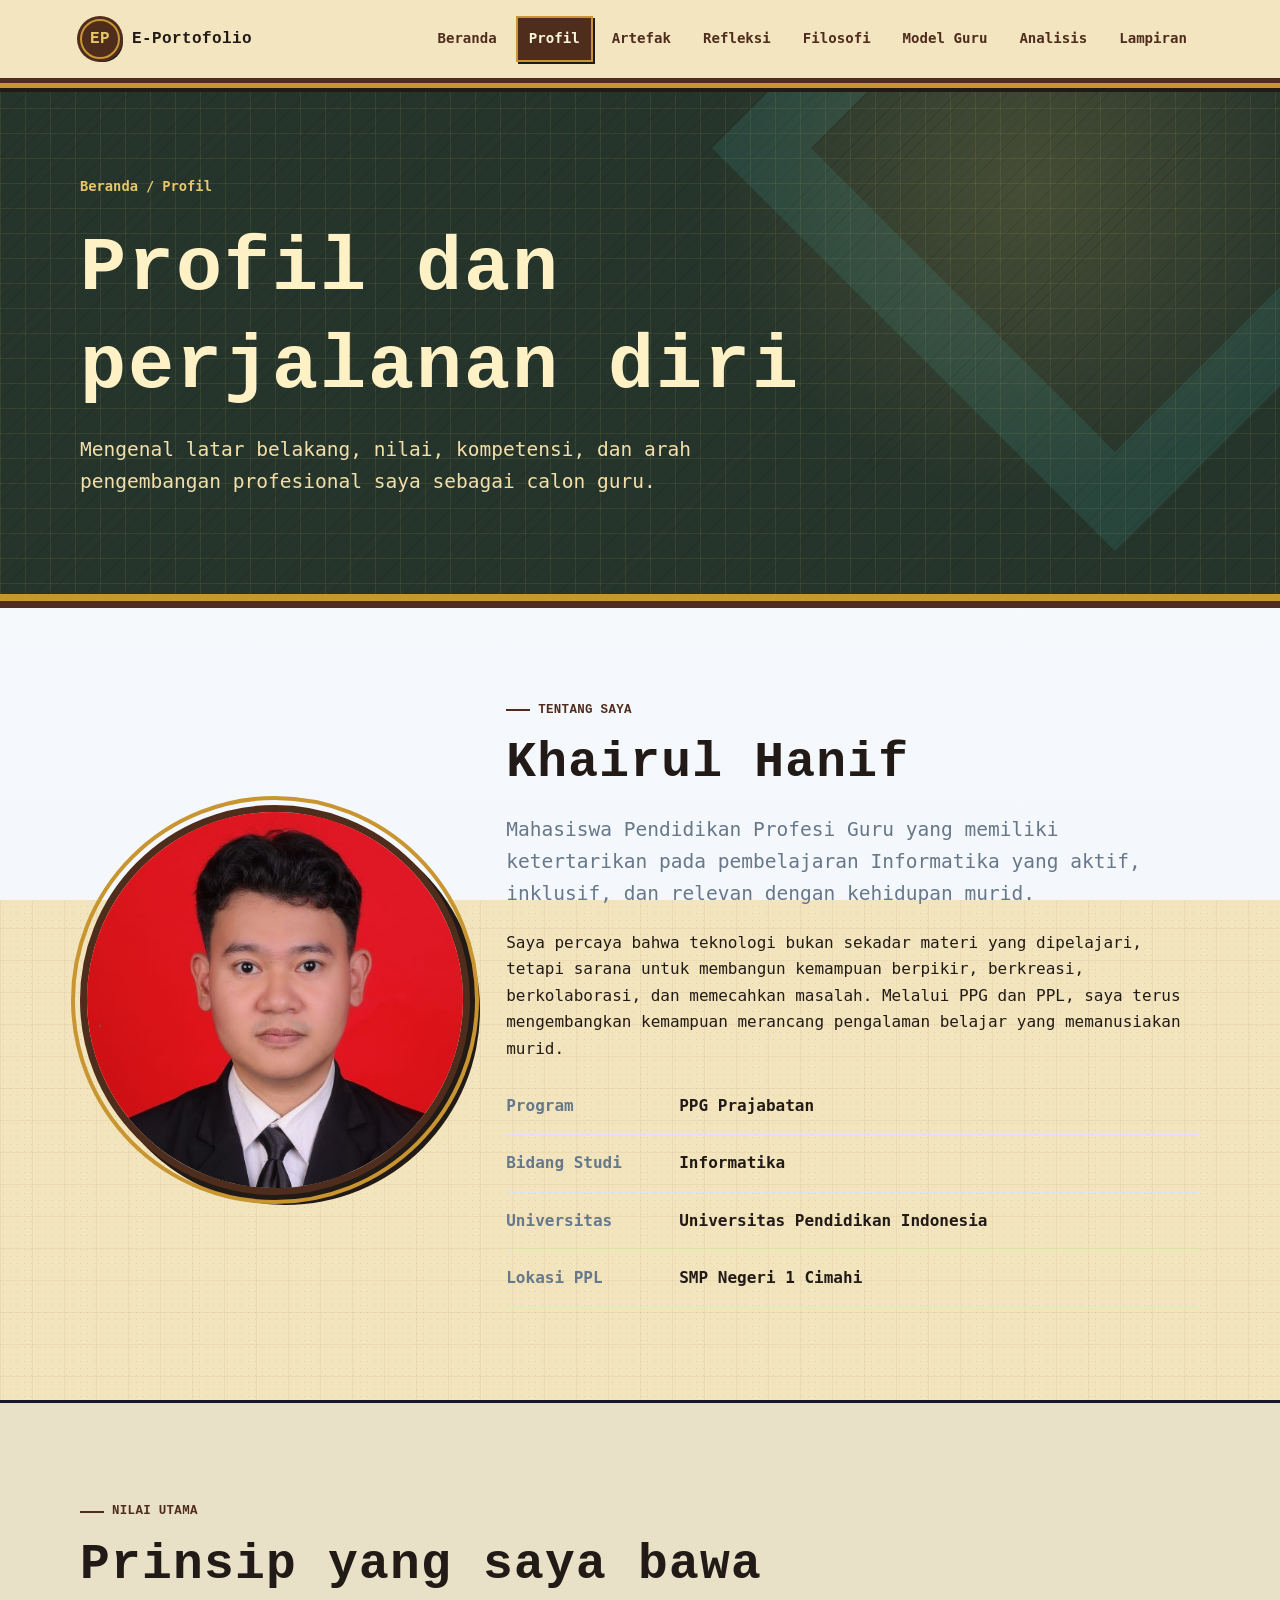
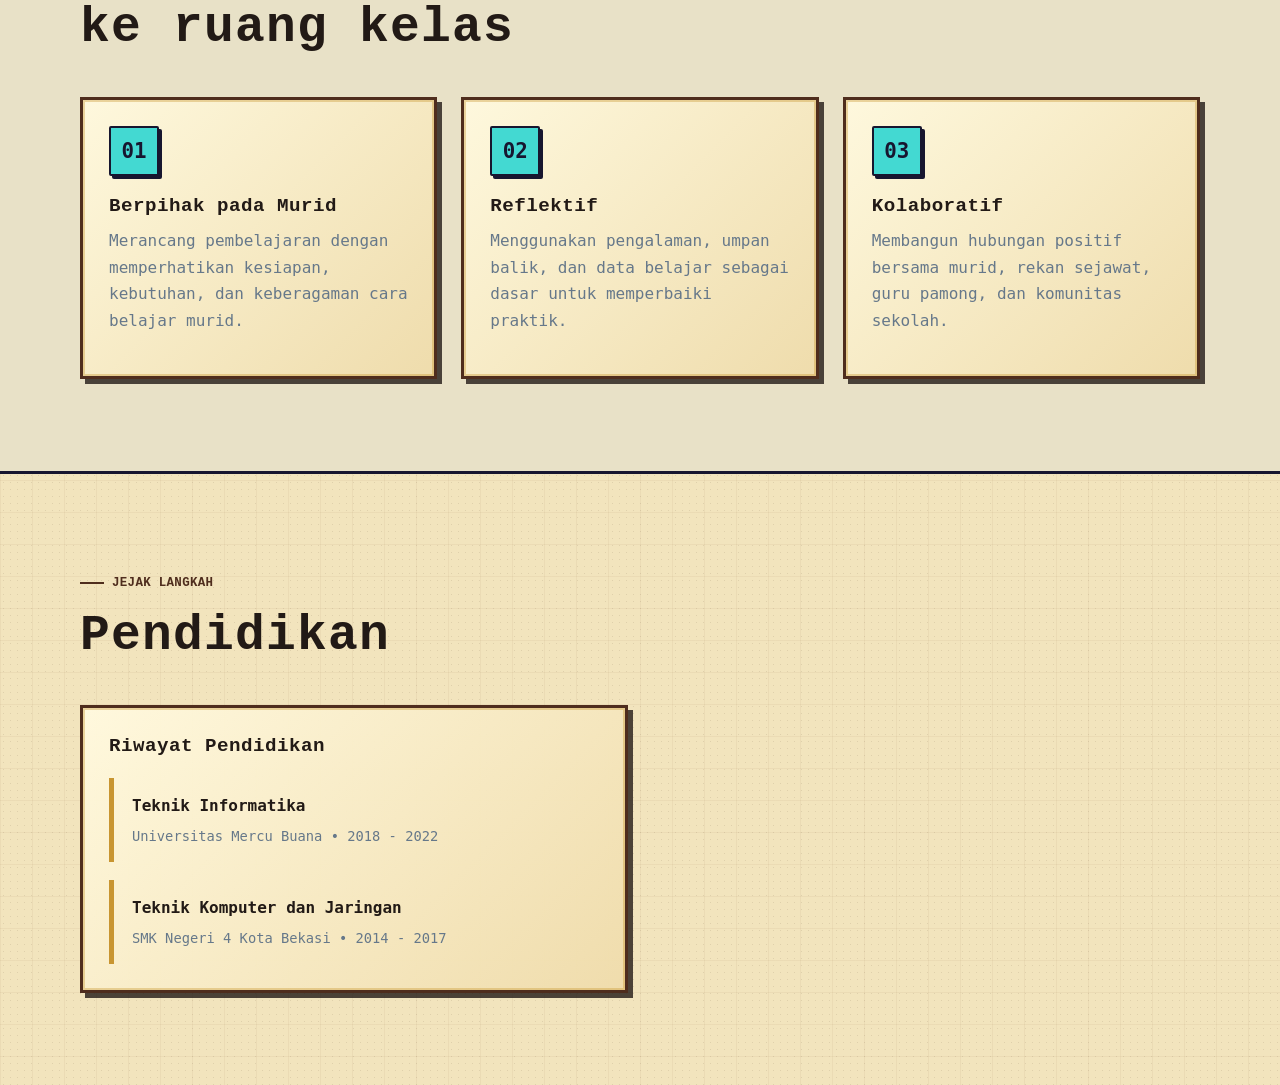
==== commit ab7c390e: "Add files via upload" ====
--- a/profil.html
+++ b/profil.html
@@ -23,6 +23,5 @@
     <section class="section" style="background:#eef4fb"><div class="container"><div class="section-heading" data-reveal><span class="eyebrow">Nilai utama</span><h2>Prinsip yang saya bawa ke ruang kelas</h2></div><div class="grid-3"><article class="card" data-reveal><div class="icon-box">01</div><h3>Berpihak pada Murid</h3><p class="muted">Merancang pembelajaran dengan memperhatikan kesiapan, kebutuhan, dan keberagaman cara belajar murid.</p></article><article class="card" data-reveal style="--delay:80ms"><div class="icon-box">02</div><h3>Reflektif</h3><p class="muted">Menggunakan pengalaman, umpan balik, dan data belajar sebagai dasar untuk memperbaiki praktik.</p></article><article class="card" data-reveal style="--delay:160ms"><div class="icon-box">03</div><h3>Kolaboratif</h3><p class="muted">Membangun hubungan positif bersama murid, rekan sejawat, guru pamong, dan komunitas sekolah.</p></article></div></div></section>
     <section class="section profile-journey"><div class="container"><div class="section-heading" data-reveal><span class="eyebrow">JEJAK LANGKAH</span><h2>Pendidikan</h2></div><div class="grid-2"><article class="card" data-reveal><h3>Riwayat Pendidikan</h3><div class="compact-timeline"><div><strong>Teknik Informatika</strong><span>Universitas Mercu Buana • 2018 - 2022</span></div><div><strong>Teknik Komputer dan Jaringan</strong><span>SMK Negeri 4 Kota Bekasi • 2014 - 2017</span></div></div></article></div></div></section>
   </main>
-  <footer class="site-footer"><div class="container"><div class="footer-grid"><div><a class="brand" href="index.html"><span class="brand-mark">EP</span><span>E-Portofolio</span></a><p>Ruang dokumentasi perjalanan Pendidikan Profesi Guru dan praktik pembelajaran.</p></div><div><h3>Jelajahi</h3><div class="footer-links"><a href="profil.html">Profil</a><a href="artefak.html">Artefak</a><a href="refleksi.html">Refleksi</a></div></div><div><h3>Identitas Guru</h3><div class="footer-links"><a href="filosofi.html">Filosofi</a><a href="model-guru.html">Model Guru</a><a href="lampiran.html">Lampiran</a></div></div></div><div class="copyright">© <span data-year></span> Nama Mahasiswa. E-Portofolio PPG.</div></div></footer>
 </body>
 </html>
